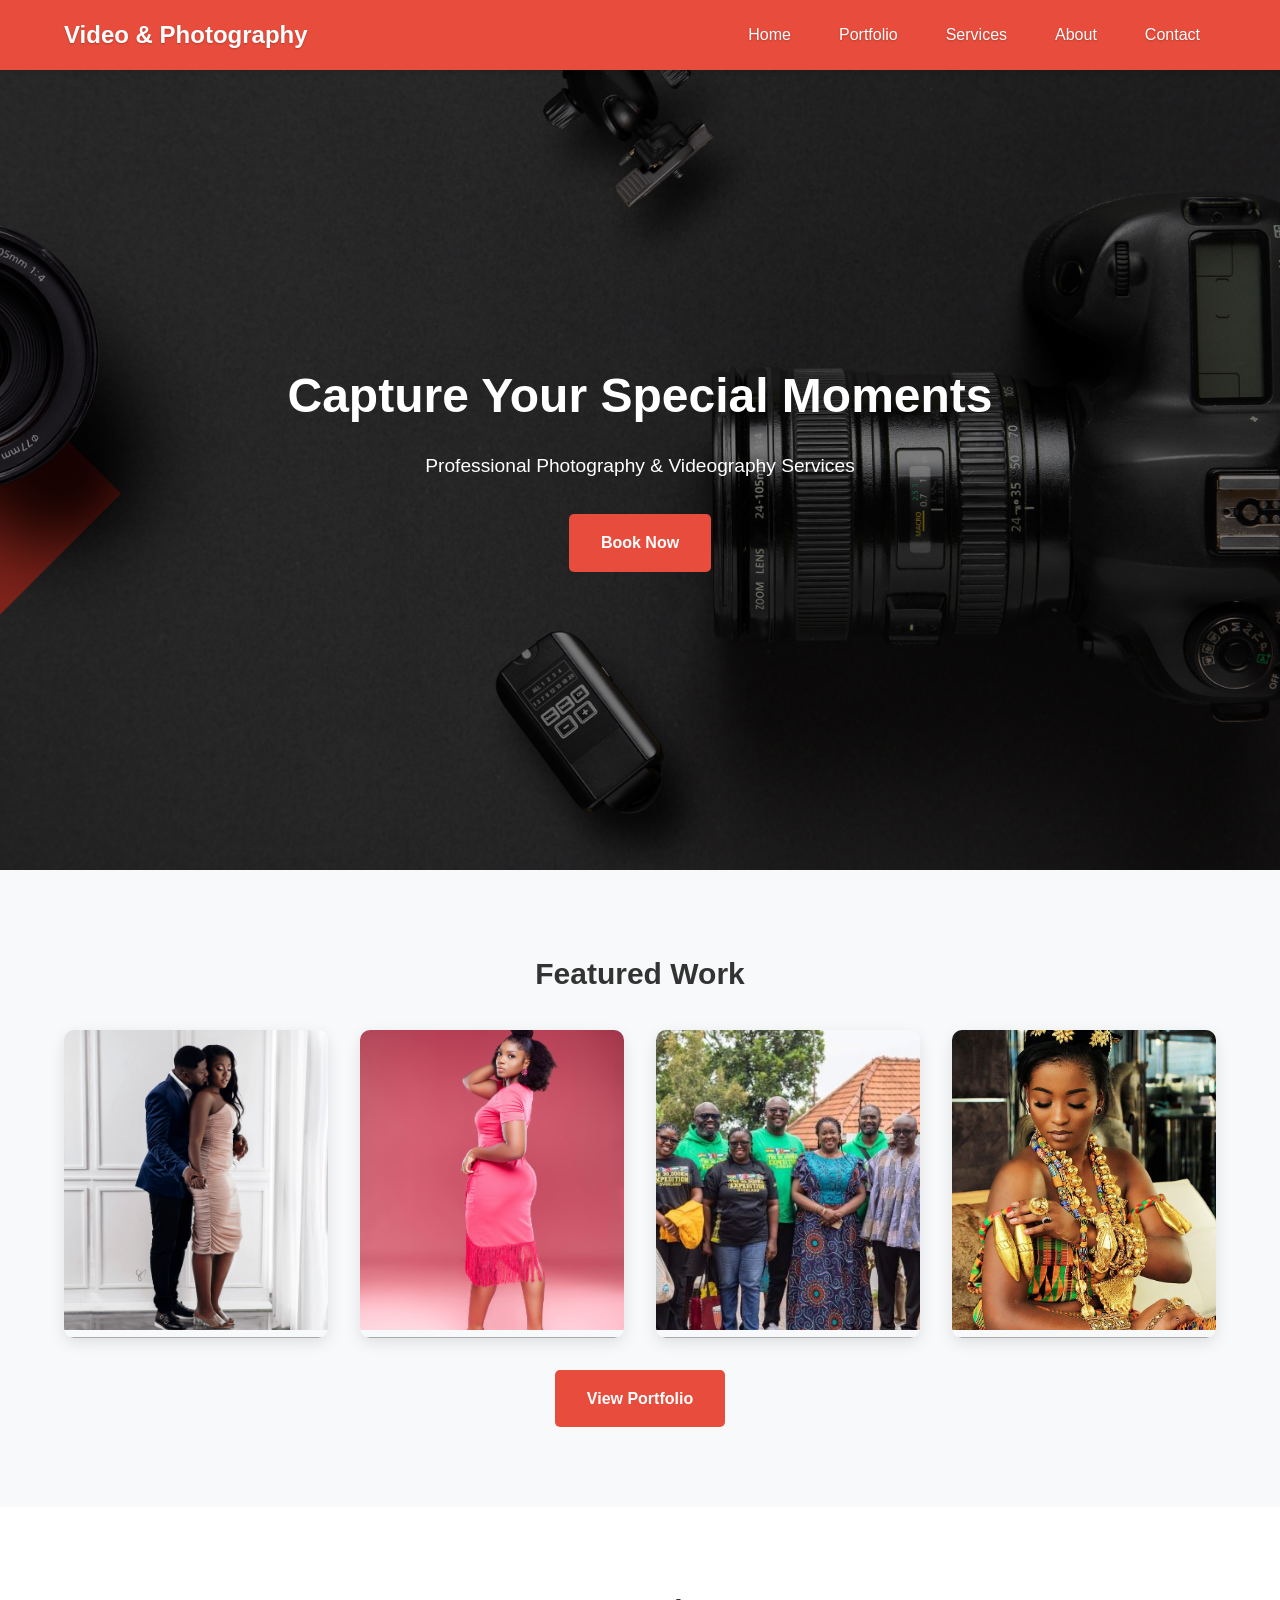
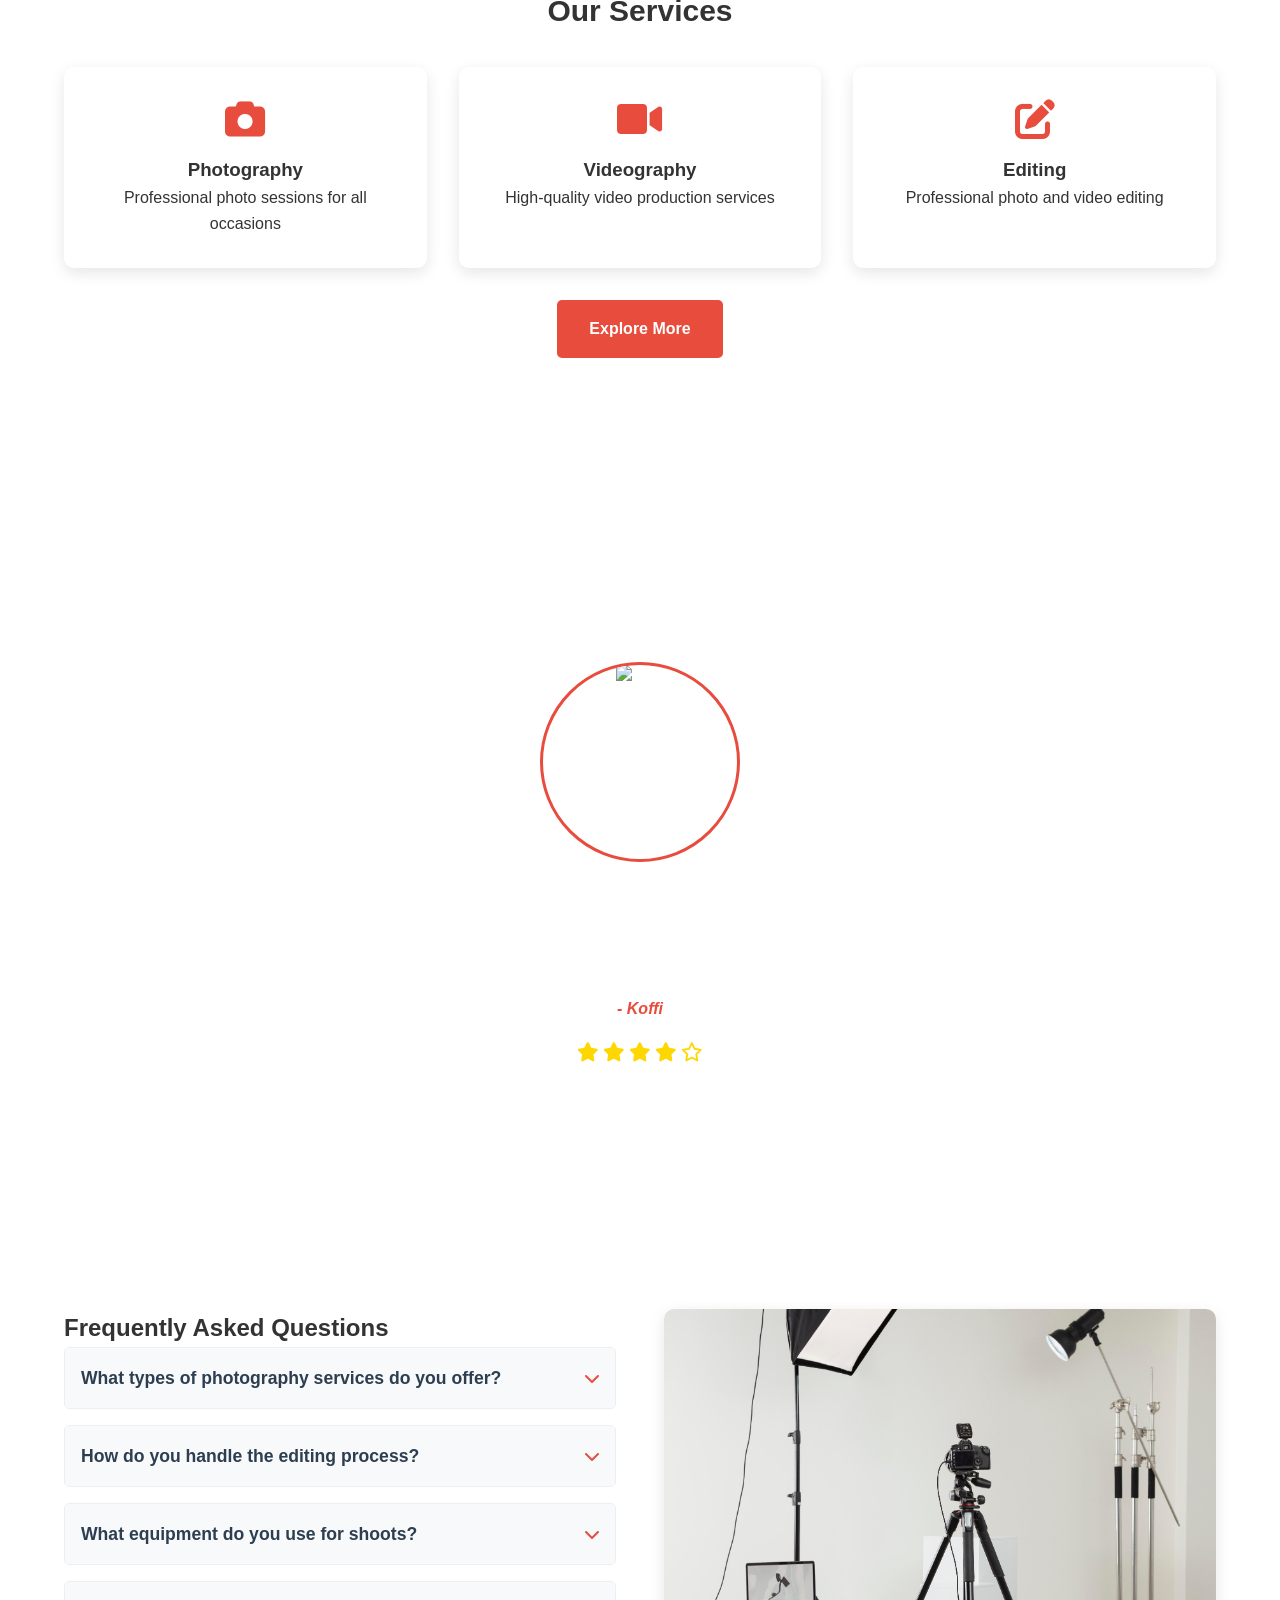
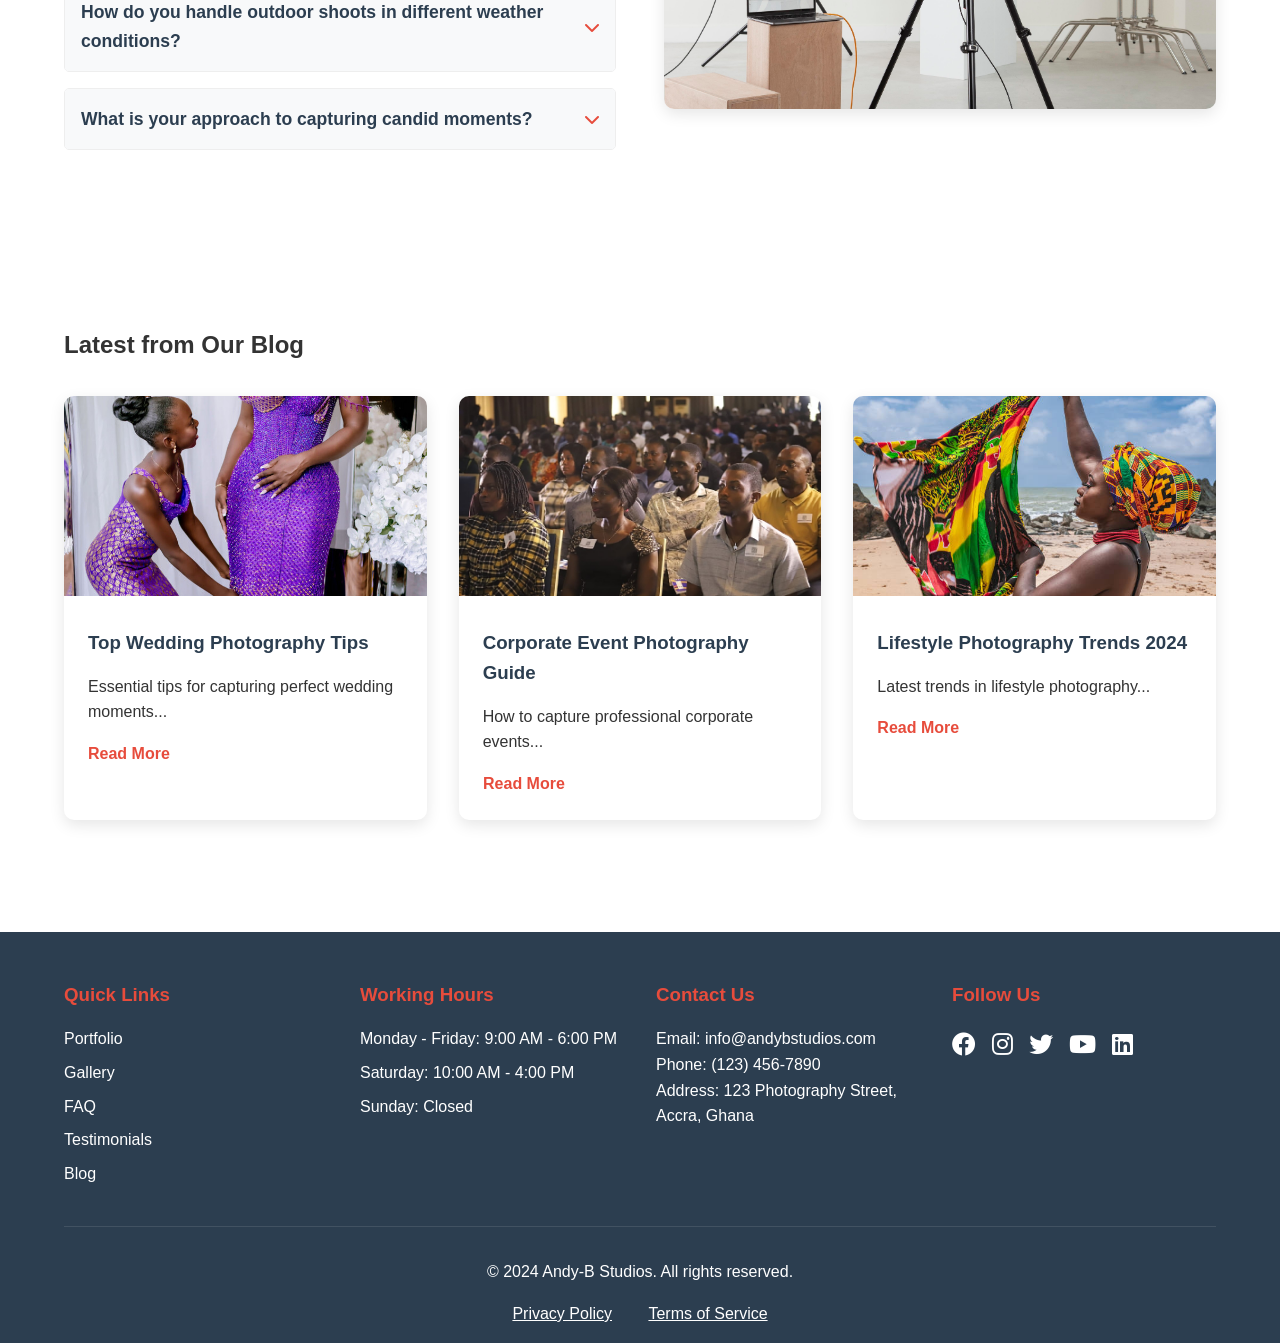
==== index.html @ 54bcf36c "initial commit" ====
<!DOCTYPE html>
<html lang="en">
<head>
    <meta charset="UTF-8">
    <meta name="viewport" content="width=device-width, initial-scale=1.0">
    <title>Andy-B Studios - Photography & Videography</title>
    <link rel="stylesheet" href="css/styles.css">
    <link rel="stylesheet" href="https://cdnjs.cloudflare.com/ajax/libs/font-awesome/6.0.0/css/all.min.css">
    <link rel="stylesheet" href="https://unpkg.com/aos@next/dist/aos.css" />
</head>
<body>
    <!-- Navigation -->
    <nav class="navbar">
        <div class="logo">
            <a href="#">Video & Photography</a>
        </div>
        <ul class="nav-links">
            <li><a href="#home">Home</a></li>
            <li><a href="#portfolio">Portfolio</a></li>
            <li><a href="#services">Services</a></li>
            <li><a href="#about">About</a></li>
            <li><a href="#contact">Contact</a></li>
        </ul>
        <div class="hamburger">
            <i class="fas fa-bars"></i>
        </div>
    </nav>

    <!-- Hero Section -->
    <section class="hero">
        <div class="hero-content" data-aos="fade-up">
            <h1>Capture Your Special Moments</h1>
            <p>Professional Photography & Videography Services</p>
            <a href="book.html" class="cta-button">Book Now</a>
        </div>
    </section>

    <!-- Featured Work -->
    <section class="featured-work">
        <h2 data-aos="fade-up">Featured Work</h2>
        <div class="work-grid">
            <div class="work-item" data-aos="fade-up" data-aos-delay="100">
                <img src="images/Wedding/Nadia-Nii.jpg" alt="Wedding Photography">
                <div class="work-overlay">
                    <h3>Wedding Photography</h3>
                    <p>Nadia & Nii's Wedding</p>
                </div>
            </div>
            <div class="work-item" data-aos="fade-up" data-aos-delay="200">
                <img src="images/Birthdays/Birthday Adrina.JPG" alt="Birthday Celebration">
                <div class="work-overlay">
                    <h3>Birthday Celebration</h3>
                    <p>Adrina's Birthday Party</p>
                </div>
            </div>
            <div class="work-item" data-aos="fade-up" data-aos-delay="300">
                <img src="images/Corporate/Wanderlust-1.jpeg" alt="Corporate Event">
                <div class="work-overlay">
                    <h3>Corporate Event</h3>
                    <p>Wanderlust Conference</p>
                </div>
            </div>
            <div class="work-item" data-aos="fade-up" data-aos-delay="400">
                <img src="images/Lifestyle/Amana_AfricanPrint.jpg" alt="Lifestyle Shoot">
                <div class="work-overlay">
                    <h3>Lifestyle Shoot</h3>
                    <p>African Print Collection</p>
                </div>
            </div>
        </div>
        <div class="view-portfolio" data-aos="fade-up">
            <a href="portfolio.html" class="cta-button">View Portfolio</a>
        </div>
    </section>

    <!-- Services Preview -->
    <section class="services-preview">
        <h2 data-aos="fade-up">Our Services</h2>
        <div class="services-grid">
            <div class="service-card" data-aos="fade-up" data-aos-delay="100">
                <i class="fas fa-camera"></i>
                <h3>Photography</h3>
                <p>Professional photo sessions for all occasions</p>
            </div>
            <div class="service-card" data-aos="fade-up" data-aos-delay="200">
                <i class="fas fa-video"></i>
                <h3>Videography</h3>
                <p>High-quality video production services</p>
            </div>
            <div class="service-card" data-aos="fade-up" data-aos-delay="300">
                <i class="fas fa-edit"></i>
                <h3>Editing</h3>
                <p>Professional photo and video editing</p>
            </div>
        </div>
        <div class="explore-services" data-aos="fade-up">
            <a href="services.html" class="cta-button">Explore More</a>
        </div>
    </section>

    <!-- Testimonials Section -->
    <section class="testimonials-section">
                <h2>What Our Clients Say</h2>
                <div class="testimonial-slider" data-aos="fade-up">
                    <!-- Testimonials will be dynamically added here -->
                </div>
            </div>
        </div>
    </section>

    <!-- FAQ Section -->
    <section class="faq-section">
        <div class="faq-container">
            <div class="faq-content" data-aos="fade-right">
                <h2>Frequently Asked Questions</h2>
                <div class="faq-item">
                    <div class="faq-question">
                        <h3>What types of photography services do you offer?</h3>
                        <i class="fas fa-chevron-down"></i>
                    </div>
                    <div class="faq-answer">
                        <p>We specialize in wedding photography, corporate events, lifestyle shoots, and special occasions. Our team is experienced in various photography styles including portrait, documentary, and artistic photography.</p>
                    </div>
                </div>
                <div class="faq-item">
                    <div class="faq-question">
                        <h3>How do you handle the editing process?</h3>
                        <i class="fas fa-chevron-down"></i>
                    </div>
                    <div class="faq-answer">
                        <p>Our editing process includes color correction, exposure adjustment, and retouching. We maintain a consistent style while ensuring each image reflects the true essence of the moment. We provide a mix of color and black & white images based on the event's requirements.</p>
                    </div>
                </div>
                <div class="faq-item">
                    <div class="faq-question">
                        <h3>What equipment do you use for shoots?</h3>
                        <i class="fas fa-chevron-down"></i>
                    </div>
                    <div class="faq-answer">
                        <p>We use professional-grade Canon and Sony cameras with a variety of lenses to capture different perspectives. Our equipment includes lighting setups, stabilizers, and backup gear to ensure we never miss a moment.</p>
                    </div>
                </div>
                <div class="faq-item">
                    <div class="faq-question">
                        <h3>How do you handle outdoor shoots in different weather conditions?</h3>
                        <i class="fas fa-chevron-down"></i>
                    </div>
                    <div class="faq-answer">
                        <p>We're prepared for all weather conditions with appropriate equipment protection and backup plans. For outdoor shoots, we monitor weather forecasts and can reschedule if necessary. We also have experience creating beautiful images in various lighting conditions.</p>
                    </div>
                </div>
                <div class="faq-item">
                    <div class="faq-question">
                        <h3>What is your approach to capturing candid moments?</h3>
                        <i class="fas fa-chevron-down"></i>
                    </div>
                    <div class="faq-answer">
                        <p>We believe in capturing authentic, unposed moments while maintaining a professional presence. Our photographers are skilled at blending into the background while being ready to capture those special, spontaneous moments that make your event unique.</p>
                    </div>
                </div>
            </div>
            <div class="faq-image" data-aos="fade-left">
                <img src="images/faq image.jpg" alt="FAQ Image">
            </div>
        </div>
    </section>

    <!-- Blog Section -->
    <section class="blog-section">
        <h2 data-aos="fade-up">Latest from Our Blog</h2>
        <div class="blog-grid">
            <div class="blog-card" data-aos="fade-up" data-aos-delay="100">
                <img src="images/Wedding/Alice-Derek-Wedding.jpg" alt="Wedding Tips">
                <div class="blog-content">
                    <h3>Top Wedding Photography Tips</h3>
                    <p>Essential tips for capturing perfect wedding moments...</p>
                    <a href="blog.html" class="read-more">Read More</a>
                </div>
            </div>
            <div class="blog-card" data-aos="fade-up" data-aos-delay="200">
                <img src="images/Corporate/career day 2.jpg" alt="Corporate Events">
                <div class="blog-content">
                    <h3>Corporate Event Photography Guide</h3>
                    <p>How to capture professional corporate events...</p>
                    <a href="blog.html" class="read-more">Read More</a>
                </div>
            </div>
            <div class="blog-card" data-aos="fade-up" data-aos-delay="300">
                <img src="images/Lifestyle/Holiday vibe.jpg" alt="Lifestyle Photography">
                <div class="blog-content">
                    <h3>Lifestyle Photography Trends 2024</h3>
                    <p>Latest trends in lifestyle photography...</p>
                    <a href="blog.html" class="read-more">Read More</a>
                </div>
            </div>
        </div>
    </section>

    <!-- Footer -->
    <footer>
        <div class="footer-content">
            <div class="footer-section">
                <h3>Quick Links</h3>
                <ul>
                    <li><a href="portfolio.html">Portfolio</a></li>
                    <li><a href="gallery.html">Gallery</a></li>
                    <li><a href="faq.html">FAQ</a></li>
                    <li><a href="testimonials.html">Testimonials</a></li>
                    <li><a href="blog.html">Blog</a></li>
                </ul>
            </div>
            <div class="footer-section">
                <h3>Working Hours</h3>
                <ul class="working-hours">
                    <li>Monday - Friday: 9:00 AM - 6:00 PM</li>
                    <li>Saturday: 10:00 AM - 4:00 PM</li>
                    <li>Sunday: Closed</li>
                </ul>
            </div>
            <div class="footer-section">
                <h3>Contact Us</h3>
                <p>Email: info@andybstudios.com</p>
                <p>Phone: (123) 456-7890</p>
                <p>Address: 123 Photography Street, Accra, Ghana</p>
            </div>
            <div class="footer-section social-section">
                <h3>Follow Us</h3>
                <div class="social-icons">
                    <a href="#"><i class="fab fa-facebook"></i></a>
                    <a href="#"><i class="fab fa-instagram"></i></a>
                    <a href="#"><i class="fab fa-twitter"></i></a>
                    <a href="#"><i class="fab fa-youtube"></i></a>
                    <a href="#"><i class="fab fa-linkedin"></i></a>
                </div>
            </div>
        </div>
        <div class="footer-bottom">
            <p>&copy; 2024 Andy-B Studios. All rights reserved.</p>
            <div class="footer-links">
                <a href="privacy-policy.html">Privacy Policy</a>
                <a href="terms.html">Terms of Service</a>
            </div>
        </div>
    </footer>

    <script src="https://unpkg.com/aos@next/dist/aos.js"></script>
    <script src="js/main.js"></script>
</body>
</html>
---- css/styles.css ----
/* Global Styles */
:root {
    --primary-color: #2c3e50;
    --secondary-color: #e74c3c;
    --text-color: #333;
    --light-bg: #f8f9fa;
    --dark-bg: #2c3e50;
    --transition: all 0.3s ease;
}

* {
    margin: 0;
    padding: 0;
    box-sizing: border-box;
}

body {
    font-family: 'Segoe UI', Tahoma, Geneva, Verdana, sans-serif;
    line-height: 1.6;
    color: var(--text-color);
}

/* Container */
.container {
    width: 100%;
    max-width: 1200px;
    margin: 0 auto;
    padding: 0 1rem;
}

/* Navigation */
.navbar {
    display: flex;
    justify-content: space-between;
    align-items: center;
    padding: 1rem 5%;
    background-color: #e74c3c;
    box-shadow: 0 2px 5px rgba(0,0,0,0.1);
    position: fixed;
    width: 100%;
    top: 0;
    z-index: 1000;
    transition: background-color 0.3s ease, box-shadow 0.3s ease;
}

.logo {
    flex: 1;
    min-width: 150px;
    z-index: 1002;
}

.logo a {
    font-size: 1.5rem;
    font-weight: bold;
    color: white;
    text-decoration: none;
    text-shadow: 0 1px 2px rgba(0,0,0,0.2);
    white-space: nowrap;
}

.nav-links {
    display: flex;
    list-style: none;
    gap: 1rem;
    margin: 0;
    padding: 0;
}

.nav-links li a {
    color: white;
    text-decoration: none;
    padding: 0.5rem 1rem;
    transition: var(--transition);
    text-shadow: 0 1px 2px rgba(0,0,0,0.2);
    white-space: nowrap;
}

.nav-links li a:hover {
    color: rgba(255, 255, 255, 0.8);
}

.hamburger {
    display: none;
    cursor: pointer;
    z-index: 1002;
    color: white;
    font-size: 1.5rem;
    padding: 0.5rem;
    margin-left: 1rem;
}

.hamburger i {
    transition: var(--transition);
}

.hamburger.active i {
    transform: rotate(90deg);
}

/* Hero Section */
.hero {
    height: 90vh;
    background: linear-gradient(rgba(0,0,0,0.5), rgba(0,0,0,0.5)), url('../images/hero image.jpg');
    background-size: cover;
    background-position: center;
    display: flex;
    align-items: center;
    justify-content: center;
    text-align: center;
    color: white;
    margin-top: 60px;
}

.hero-content {
    max-width: 800px;
    padding: 2rem;
}

.hero h1 {
    font-size: 3rem;
    margin-bottom: 1rem;
}

.hero p {
    font-size: 1.2rem;
    margin-bottom: 2rem;
}

/* Featured Work */
.featured-work {
    padding: 5rem 5%;
    background: var(--light-bg);
}

.featured-work h2 {
    text-align: center;
    margin-bottom: 2rem;
    font-size: 30px;
}

.work-grid {
    display: grid;
    grid-template-columns: repeat(auto-fit, minmax(250px, 1fr));
    gap: 2rem;
    margin: 2rem 0;
}

.work-item {
    position: relative;
    overflow: hidden;
    border-radius: 10px;
    box-shadow: 0 5px 15px rgba(0,0,0,0.1);
}

.work-item img {
    width: 100%;
    height: 300px;
    object-fit: cover;
    transition: var(--transition);
}

.work-overlay {
    position: absolute;
    bottom: 0;
    left: 0;
    right: 0;
    background: rgba(0,0,0,0.7);
    color: white;
    padding: 1rem;
    transform: translateY(100%);
    transition: var(--transition);
}

.work-item:hover .work-overlay {
    transform: translateY(0);
}

.work-item:hover img {
    transform: scale(1.1);
}

.view-portfolio{
    text-align: center;
}

/* Services Preview */
.services-preview {
    padding: 5rem 5%;
}
.services-preview h2{
    text-align: center ;
    font-size: 30px;
}

.services-grid {
    display: grid;
    grid-template-columns: repeat(auto-fit, minmax(250px, 1fr));
    gap: 2rem;
    margin: 2rem 0;
}

.service-card {
    text-align: center;
    padding: 2rem;
    background: white;
    border-radius: 10px;
    box-shadow: 0 5px 15px rgba(0,0,0,0.1);
    transition: var(--transition);
}

.service-card:hover {
    transform: translateY(-10px);
}

.service-card i {
    font-size: 2.5rem;
    color: var(--secondary-color);
    margin-bottom: 1rem;
}

.explore-services{
    text-align: center;
}

/* Testimonials Section */
.testimonials-section {
    padding: 5rem 5%;
    background: linear-gradient(rgba(0,0,0,0.7), rgba(0,0,0,0.7)), url('../images/testimonial image.jpg');
    background-size: cover;
    background-position: center;
    background-attachment: fixed;
    text-align: center;
    color: white;
}

.testimonials-section h2 {
    margin-bottom: 2rem;
    font-size: 40px;
}
.testimonial-slider {
    max-width: 800px;
    margin: 2rem auto;
    padding: 2rem;
    background: rgba(255, 255, 255, 0.1);
    border-radius: 10px;
    backdrop-filter: blur(5px);
}

.testimonial {
    padding: 1rem;
    display: flex;
    flex-direction: column;
    align-items: center;
}

.testimonial .client-image {
    width: 200px;
    height: 200px;
    border-radius: 50%;
    overflow: hidden;
    margin-bottom: 1rem;
    border: 3px solid var(--secondary-color);
}

.testimonial .client-image img {
    width: 100%;
    height: 100%;
    object-fit: cover;
}

.testimonial p {
    font-size: 2rem;
    font-style: italic;
    margin-bottom: 1rem;
    color: white;
}

.testimonial cite {
    font-weight: bolder;
    color: var(--secondary-color);
    margin-bottom: 0.5rem;
}

.rating {
    color: #ffd700;
    font-size: 1.2rem;
    margin-top: 0.5rem;
}

.rating i {
    margin: 0 2px;
}

/* FAQ Section */
.faq-section {
    padding: 5rem 5%;
    background: white;
}

.faq-container {
    display: flex;
    gap: 3rem;
    align-items: flex-start;
    max-width: 1200px;
    margin: 0 auto;
}

.faq-content {
    flex: 1;
    min-height: 400px;
    display: flex;
    flex-direction: column;
    justify-content: space-between;
}

.faq-image {
    flex: 1;
    border-radius: 10px;
    overflow: hidden;
    box-shadow: 0 5px 15px rgba(0,0,0,0.1);
    height: 400px;
}

.faq-image img {
    width: 100%;
    height: 100%;
    object-fit: cover;
    display: block;
}

.faq-item {
    margin-bottom: 1rem;
    border: 1px solid #eee;
    border-radius: 5px;
    overflow: hidden;
}

.faq-question {
    display: flex;
    justify-content: space-between;
    align-items: center;
    padding: 1rem;
    background: var(--light-bg);
    cursor: pointer;
    transition: var(--transition);
}

.faq-question:hover {
    background: #f0f0f0;
}

.faq-question h3 {
    margin: 0;
    font-size: 1.1rem;
    color: var(--primary-color);
}

.faq-question i {
    color: var(--secondary-color);
    transition: var(--transition);
}

.faq-answer {
    padding: 1rem;
    display: none;
    background: white;
}

.faq-item.active .faq-answer {
    display: block;
}

.faq-item.active .faq-question i {
    transform: rotate(180deg);
}

/* Blog Section */
.blog-section {
    padding: 5rem 5%;
}

.blog-grid {
    display: grid;
    grid-template-columns: repeat(auto-fit, minmax(300px, 1fr));
    gap: 2rem;
    margin: 2rem 0;
}

.blog-card {
    background: white;
    border-radius: 10px;
    overflow: hidden;
    box-shadow: 0 5px 15px rgba(0,0,0,0.1);
}

.blog-card img {
    width: 100%;
    height: 200px;
    object-fit: cover;
}

.blog-content {
    padding: 1.5rem;
}

.blog-content h3 {
    margin-bottom: 1rem;
    color: var(--primary-color);
}

.read-more {
    display: inline-block;
    margin-top: 1rem;
    color: var(--secondary-color);
    text-decoration: none;
    font-weight: bold;
}

/* Footer */
footer {
    background: var(--dark-bg);
    color: white;
    padding: 3rem 5% 1rem;
}

.footer-content {
    display: grid;
    grid-template-columns: repeat(auto-fit, minmax(200px, 1fr));
    gap: 2rem;
    margin-bottom: 2rem;
}

.footer-section h3 {
    margin-bottom: 1rem;
    color: var(--secondary-color);
}

.footer-section ul {
    list-style: none;
}

.footer-section ul li {
    margin-bottom: 0.5rem;
}

.footer-section a {
    color: white;
    text-decoration: none;
    transition: var(--transition);
}

.footer-section a:hover {
    color: var(--secondary-color);
}

.social-icons {
    display: flex;
    gap: 1rem;
    flex-wrap: wrap;
}

.social-icons a {
    font-size: 1.5rem;
}

.footer-bottom {
    text-align: center;
    padding-top: 2rem;
    border-top: 1px solid rgba(255,255,255,0.1);
}

.footer-links {
    margin-top: 1rem;
}

.footer-links a {
    margin: 0 1rem;
    color: white;
}

/* Buttons */
.cta-button {
    display: inline-block;
    padding: 1rem 2rem;
    background: var(--secondary-color);
    color: white;
    text-decoration: none;
    border-radius: 5px;
    transition: var(--transition);
    font-weight: bold;
}

.cta-button:hover {
    background: #c0392b;
    transform: translateY(-3px);
}

/* Responsive Design */
@media (max-width: 1024px) {
    .nav-links {
        gap: 0.5rem;
    }
    
    .nav-links li a {
        padding: 0.5rem;
        font-size: 0.9rem;
    }

    .logo a {
        font-size: 1.3rem;
    }
}

@media (max-width: 768px) {
    .hamburger {
        display: block;
    }

    .nav-links {
        position: fixed;
        top: 60px;
        left: 0;
        width: 100%;
        background: rgba(231, 76, 60, 0.98);
        flex-direction: column;
        align-items: center;
        padding: 0.5rem 0;
        transform: translateY(-100%);
        opacity: 0;
        visibility: hidden;
        transition: transform 0.5s ease, opacity 0.5s ease, visibility 0.5s ease;
        z-index: 1001;
    }

    .nav-links.active {
        transform: translateY(0);
        opacity: 1;
        visibility: visible;
    }

    .nav-links li {
        margin: 0.3rem 0;
        width: 100%;
        text-align: center;
        opacity: 0;
        transform: translateY(20px);
        transition: opacity 0.3s ease, transform 0.3s ease;
    }

    .nav-links.active li {
        opacity: 1;
        transform: translateY(0);
    }

    .nav-links li a {
        font-size: 1.1rem;
        padding: 0.5rem 1rem;
        display: block;
        width: 100%;
    }

    .logo {
        flex: 0 1 auto;
    }

    .logo a {
        font-size: 1.2rem;
    }

    .faq-container {
        flex-direction: column;
    }

    .faq-image {
        order: -1;
        margin-bottom: 2rem;
        height: 300px;
    }

    .faq-content {
        min-height: auto;
    }

    .testimonial p {
        font-size: 1rem;
    }

    .footer-content {
        grid-template-columns: 1fr;
        text-align: center;
    }

    .social-icons {
        justify-content: center;
    }
}

@media (max-width: 480px) {
    .logo a {
        font-size: 1.1rem;
    }

    .hamburger {
        font-size: 1.3rem;
    }

    .testimonial .client-image {
        width: 150px;
        height: 150px;
    }

    .rating {
        font-size: 1rem;
    }

    .faq-image {
        height: 250px;
    }
}

/* Animations */
[data-aos] {
    opacity: 0;
    transition: opacity 0.5s ease, transform 0.5s ease;
}

[data-aos].aos-animate {
    opacity: 1;
    transform: translateY(0);
}

[data-aos="fade-up"] {
    transform: translateY(20px);
}
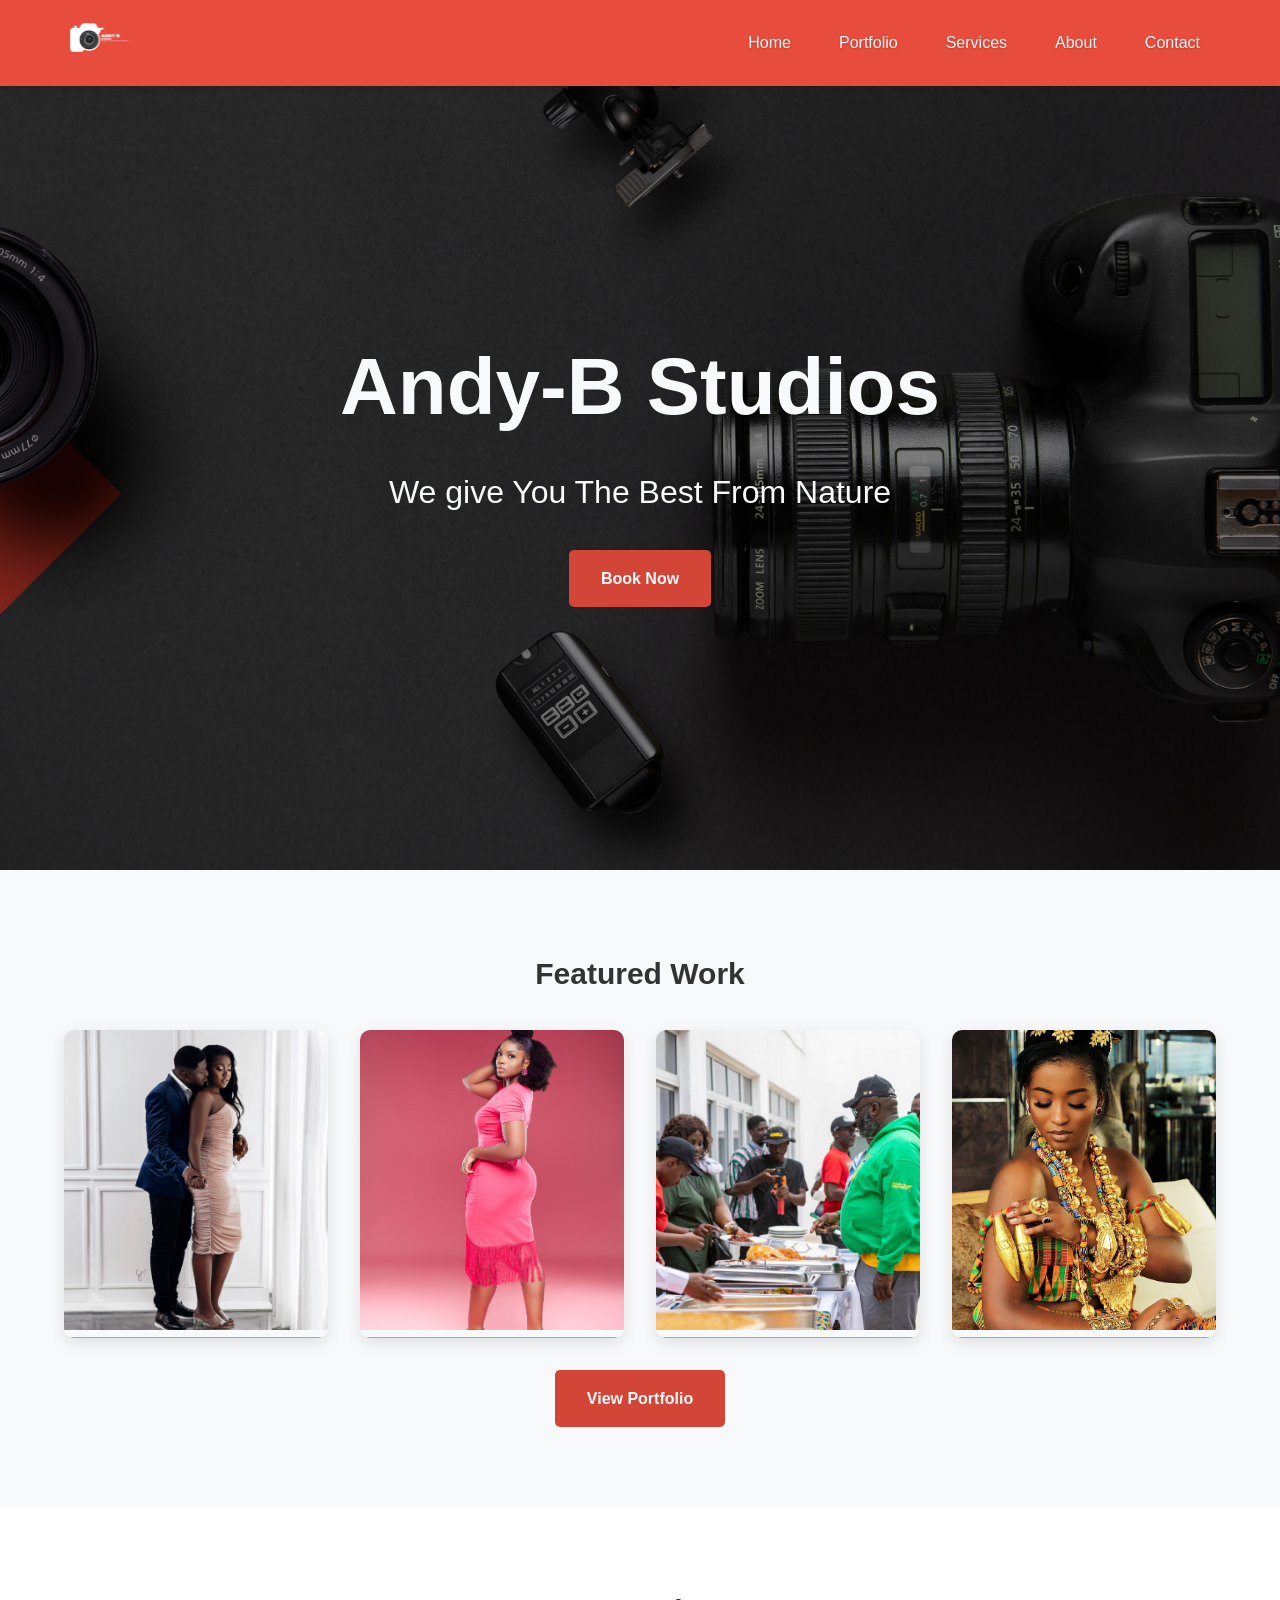
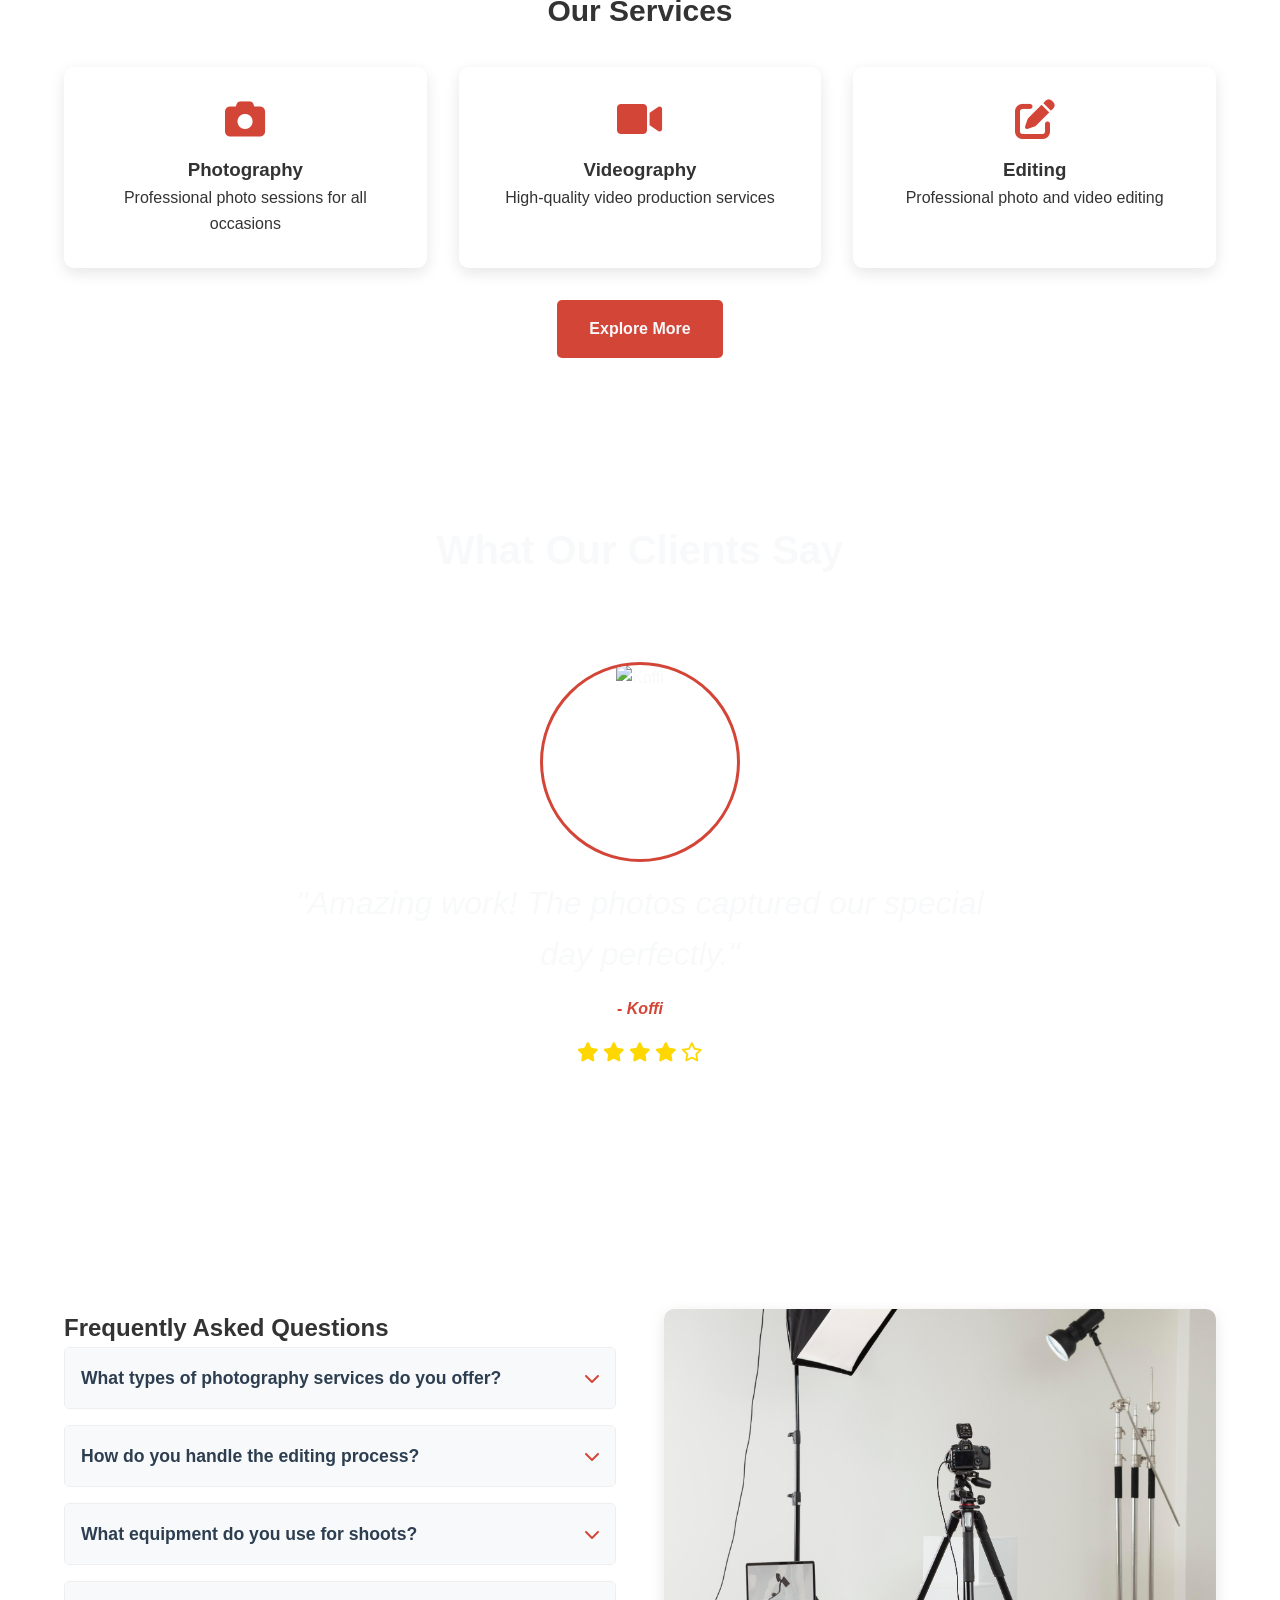
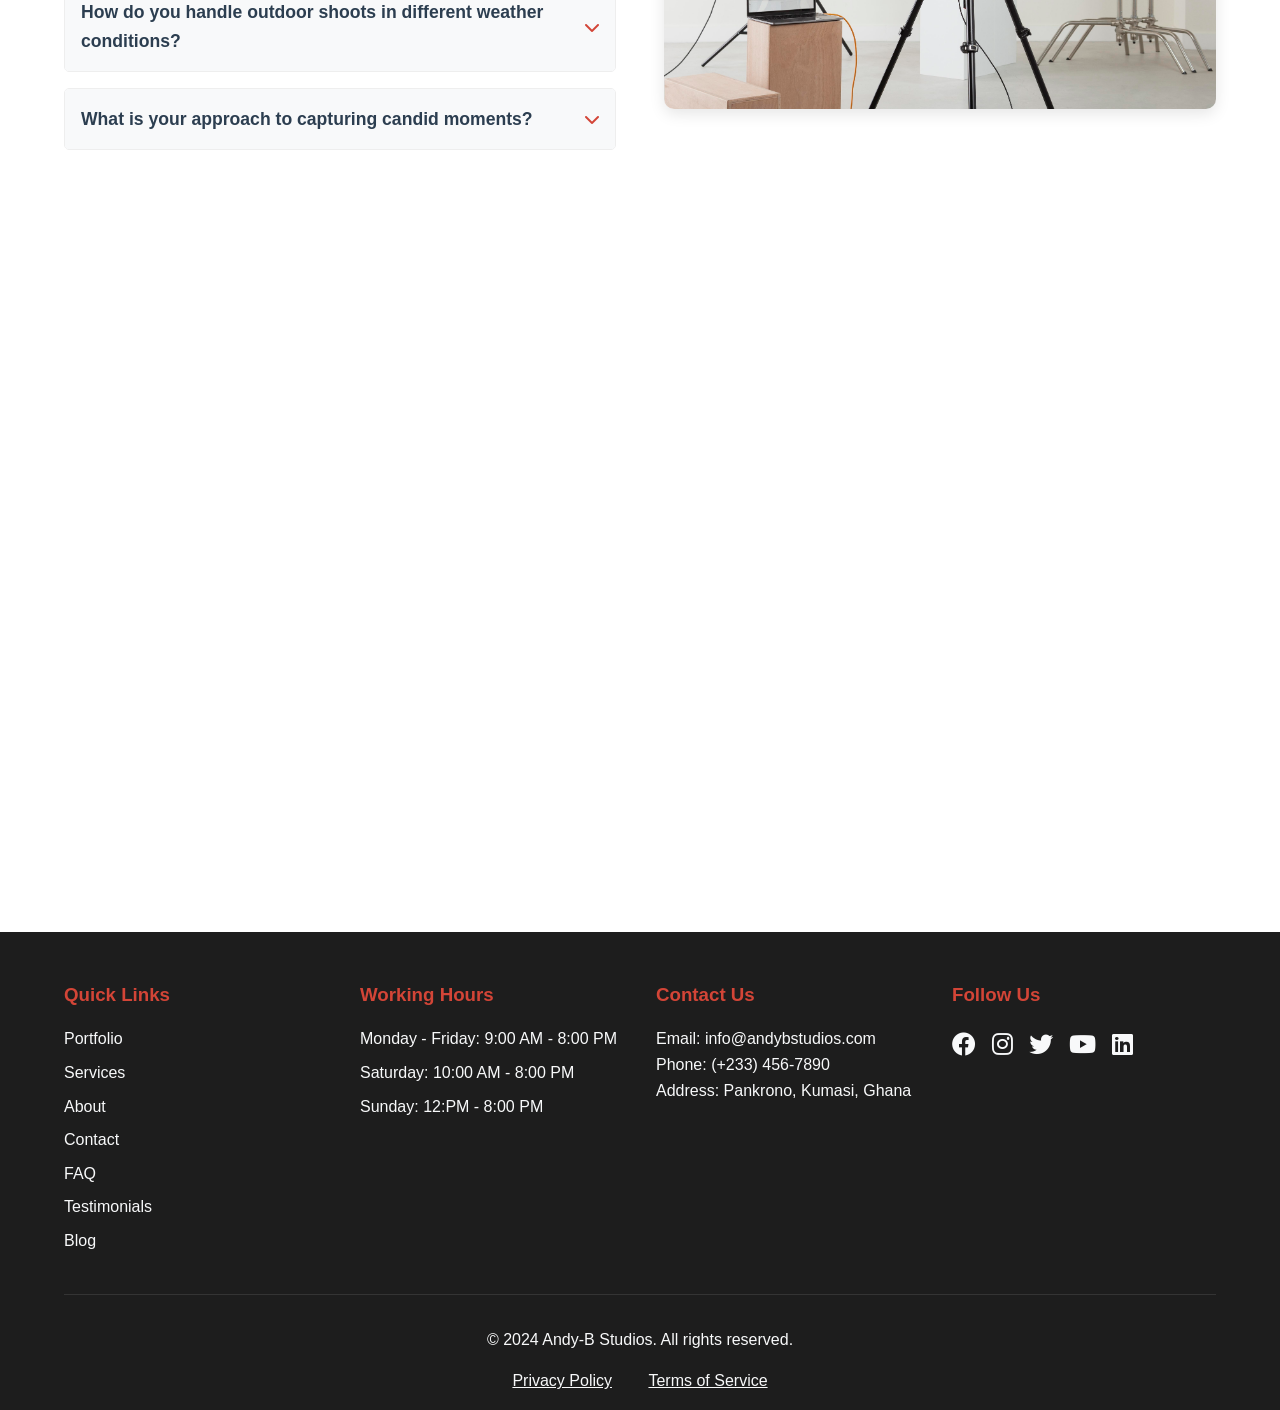
==== commit d62f2cce: "Pages almost done" ====
--- a/index.html
+++ b/index.html
@@ -12,14 +12,14 @@
     <!-- Navigation -->
     <nav class="navbar">
         <div class="logo">
-            <a href="#">Video & Photography</a>
+            <a href="#"><img src="images\logo_white.PNG"></a>
         </div>
         <ul class="nav-links">
             <li><a href="#home">Home</a></li>
-            <li><a href="#portfolio">Portfolio</a></li>
-            <li><a href="#services">Services</a></li>
-            <li><a href="#about">About</a></li>
-            <li><a href="#contact">Contact</a></li>
+            <li><a href="portfolio.html">Portfolio</a></li>
+            <li><a href="services.html">Services</a></li>
+            <li><a href="about.html">About</a></li>
+            <li><a href="contact.html">Contact</a></li>
         </ul>
         <div class="hamburger">
             <i class="fas fa-bars"></i>
@@ -29,8 +29,8 @@
     <!-- Hero Section -->
     <section class="hero">
         <div class="hero-content" data-aos="fade-up">
-            <h1>Capture Your Special Moments</h1>
-            <p>Professional Photography & Videography Services</p>
+            <h1>Andy-B Studios</h1>
+            <p>We give You The Best From Nature</p>
             <a href="book.html" class="cta-button">Book Now</a>
         </div>
     </section>
@@ -54,7 +54,7 @@
                 </div>
             </div>
             <div class="work-item" data-aos="fade-up" data-aos-delay="300">
-                <img src="images/Corporate/Wanderlust-1.jpeg" alt="Corporate Event">
+                <img src="images/Corporate/Wanderlust-2.jpeg" alt="Corporate Event">
                 <div class="work-overlay">
                     <h3>Corporate Event</h3>
                     <p>Wanderlust Conference</p>
@@ -99,17 +99,17 @@
     </section>
 
     <!-- Testimonials Section -->
-    <section class="testimonials-section">
+    <section class="testimonials-section" id="testimonials">
                 <h2>What Our Clients Say</h2>
                 <div class="testimonial-slider" data-aos="fade-up">
-                    <!-- Testimonials will be dynamically added here -->
+                    
                 </div>
             </div>
         </div>
     </section>
 
     <!-- FAQ Section -->
-    <section class="faq-section">
+    <section class="faq-section" id="faq">
         <div class="faq-container">
             <div class="faq-content" data-aos="fade-right">
                 <h2>Frequently Asked Questions</h2>
@@ -166,7 +166,7 @@
     </section>
 
     <!-- Blog Section -->
-    <section class="blog-section">
+    <section class="blog-section" id="blog">
         <h2 data-aos="fade-up">Latest from Our Blog</h2>
         <div class="blog-grid">
             <div class="blog-card" data-aos="fade-up" data-aos-delay="100">
@@ -203,25 +203,27 @@
                 <h3>Quick Links</h3>
                 <ul>
                     <li><a href="portfolio.html">Portfolio</a></li>
-                    <li><a href="gallery.html">Gallery</a></li>
-                    <li><a href="faq.html">FAQ</a></li>
-                    <li><a href="testimonials.html">Testimonials</a></li>
-                    <li><a href="blog.html">Blog</a></li>
+                    <li><a href="services.html">Services</a></li>
+                    <li><a href="about.html">About</a></li>
+                    <li><a href="contact.html">Contact</a></li>
+                    <li><a href="#faq">FAQ</a></li>
+                    <li><a href="#testimonials">Testimonials</a></li>
+                    <li><a href="#blog">Blog</a></li>
                 </ul>
             </div>
             <div class="footer-section">
                 <h3>Working Hours</h3>
                 <ul class="working-hours">
-                    <li>Monday - Friday: 9:00 AM - 6:00 PM</li>
-                    <li>Saturday: 10:00 AM - 4:00 PM</li>
-                    <li>Sunday: Closed</li>
+                    <li>Monday - Friday: 9:00 AM - 8:00 PM</li>
+                    <li>Saturday: 10:00 AM - 8:00 PM</li>
+                    <li>Sunday: 12:PM - 8:00 PM</li>
                 </ul>
             </div>
             <div class="footer-section">
                 <h3>Contact Us</h3>
                 <p>Email: info@andybstudios.com</p>
-                <p>Phone: (123) 456-7890</p>
-                <p>Address: 123 Photography Street, Accra, Ghana</p>
+                <p>Phone: (+233) 456-7890</p>
+                <p>Address: Pankrono, Kumasi, Ghana</p>
             </div>
             <div class="footer-section social-section">
                 <h3>Follow Us</h3>
--- a/css/styles.css
+++ b/css/styles.css
@@ -1,7 +1,8 @@
 /* Global Styles */
 :root {
     --primary-color: #2c3e50;
-    --secondary-color: #e74c3c;
+    --secondary-color: #d34537;
+    --dark-charcoal: #1d1d1d;
     --text-color: #333;
     --light-bg: #f8f9fa;
     --dark-bg: #2c3e50;
@@ -34,7 +35,7 @@
     justify-content: space-between;
     align-items: center;
     padding: 1rem 5%;
-    background-color: #e74c3c;
+    background-color: var(--secondary-color);
     box-shadow: 0 2px 5px rgba(0,0,0,0.1);
     position: fixed;
     width: 100%;
@@ -43,19 +44,14 @@
     transition: background-color 0.3s ease, box-shadow 0.3s ease;
 }
 
-.logo {
+/* .logo {
     flex: 1;
     min-width: 150px;
     z-index: 1002;
-}
-
-.logo a {
-    font-size: 1.5rem;
-    font-weight: bold;
-    color: white;
-    text-decoration: none;
-    text-shadow: 0 1px 2px rgba(0,0,0,0.2);
-    white-space: nowrap;
+} */
+
+.logo img {
+    width: 70px;
 }
 
 .nav-links {
@@ -67,7 +63,7 @@
 }
 
 .nav-links li a {
-    color: white;
+    color: var(--light-bg);
     text-decoration: none;
     padding: 0.5rem 1rem;
     transition: var(--transition);
@@ -83,7 +79,7 @@
     display: none;
     cursor: pointer;
     z-index: 1002;
-    color: white;
+    color: var(--light-bg);
     font-size: 1.5rem;
     padding: 0.5rem;
     margin-left: 1rem;
@@ -107,7 +103,7 @@
     align-items: center;
     justify-content: center;
     text-align: center;
-    color: white;
+    color: var(--light-bg);
     margin-top: 60px;
 }
 
@@ -117,12 +113,12 @@
 }
 
 .hero h1 {
-    font-size: 3rem;
+    font-size: 5rem;
     margin-bottom: 1rem;
 }
 
 .hero p {
-    font-size: 1.2rem;
+    font-size: 2rem;
     margin-bottom: 2rem;
 }
 
@@ -165,7 +161,7 @@
     left: 0;
     right: 0;
     background: rgba(0,0,0,0.7);
-    color: white;
+    color: var(--light-bg);
     padding: 1rem;
     transform: translateY(100%);
     transition: var(--transition);
@@ -225,12 +221,12 @@
 /* Testimonials Section */
 .testimonials-section {
     padding: 5rem 5%;
-    background: linear-gradient(rgba(0,0,0,0.7), rgba(0,0,0,0.7)), url('../images/testimonial image.jpg');
+    background: linear-gradient(rgba(0,0,0,0.7), rgba(0,0,0,0.7)), url('../images/testimonial\ image.jpg');
     background-size: cover;
     background-position: center;
     background-attachment: fixed;
     text-align: center;
-    color: white;
+    color: var(--light-bg);
 }
 
 .testimonials-section h2 {
@@ -272,7 +268,7 @@
     font-size: 2rem;
     font-style: italic;
     margin-bottom: 1rem;
-    color: white;
+    color: var(--light-bg);
 }
 
 .testimonial cite {
@@ -418,8 +414,8 @@
 
 /* Footer */
 footer {
-    background: var(--dark-bg);
-    color: white;
+    background: var(--dark-charcoal);
+    color: var(--light-bg);
     padding: 3rem 5% 1rem;
 }
 
@@ -444,7 +440,7 @@
 }
 
 .footer-section a {
-    color: white;
+    color: var(--light-bg);
     text-decoration: none;
     transition: var(--transition);
 }
@@ -475,15 +471,20 @@
 
 .footer-links a {
     margin: 0 1rem;
-    color: white;
-}
+    color: var(--light-bg);
+}
+
+.footer-links a:hover {
+    color: var(--secondary-color);
+    transition: var(--transition);
+}   
 
 /* Buttons */
 .cta-button {
     display: inline-block;
     padding: 1rem 2rem;
     background: var(--secondary-color);
-    color: white;
+    color: var(--light-bg);
     text-decoration: none;
     border-radius: 5px;
     transition: var(--transition);
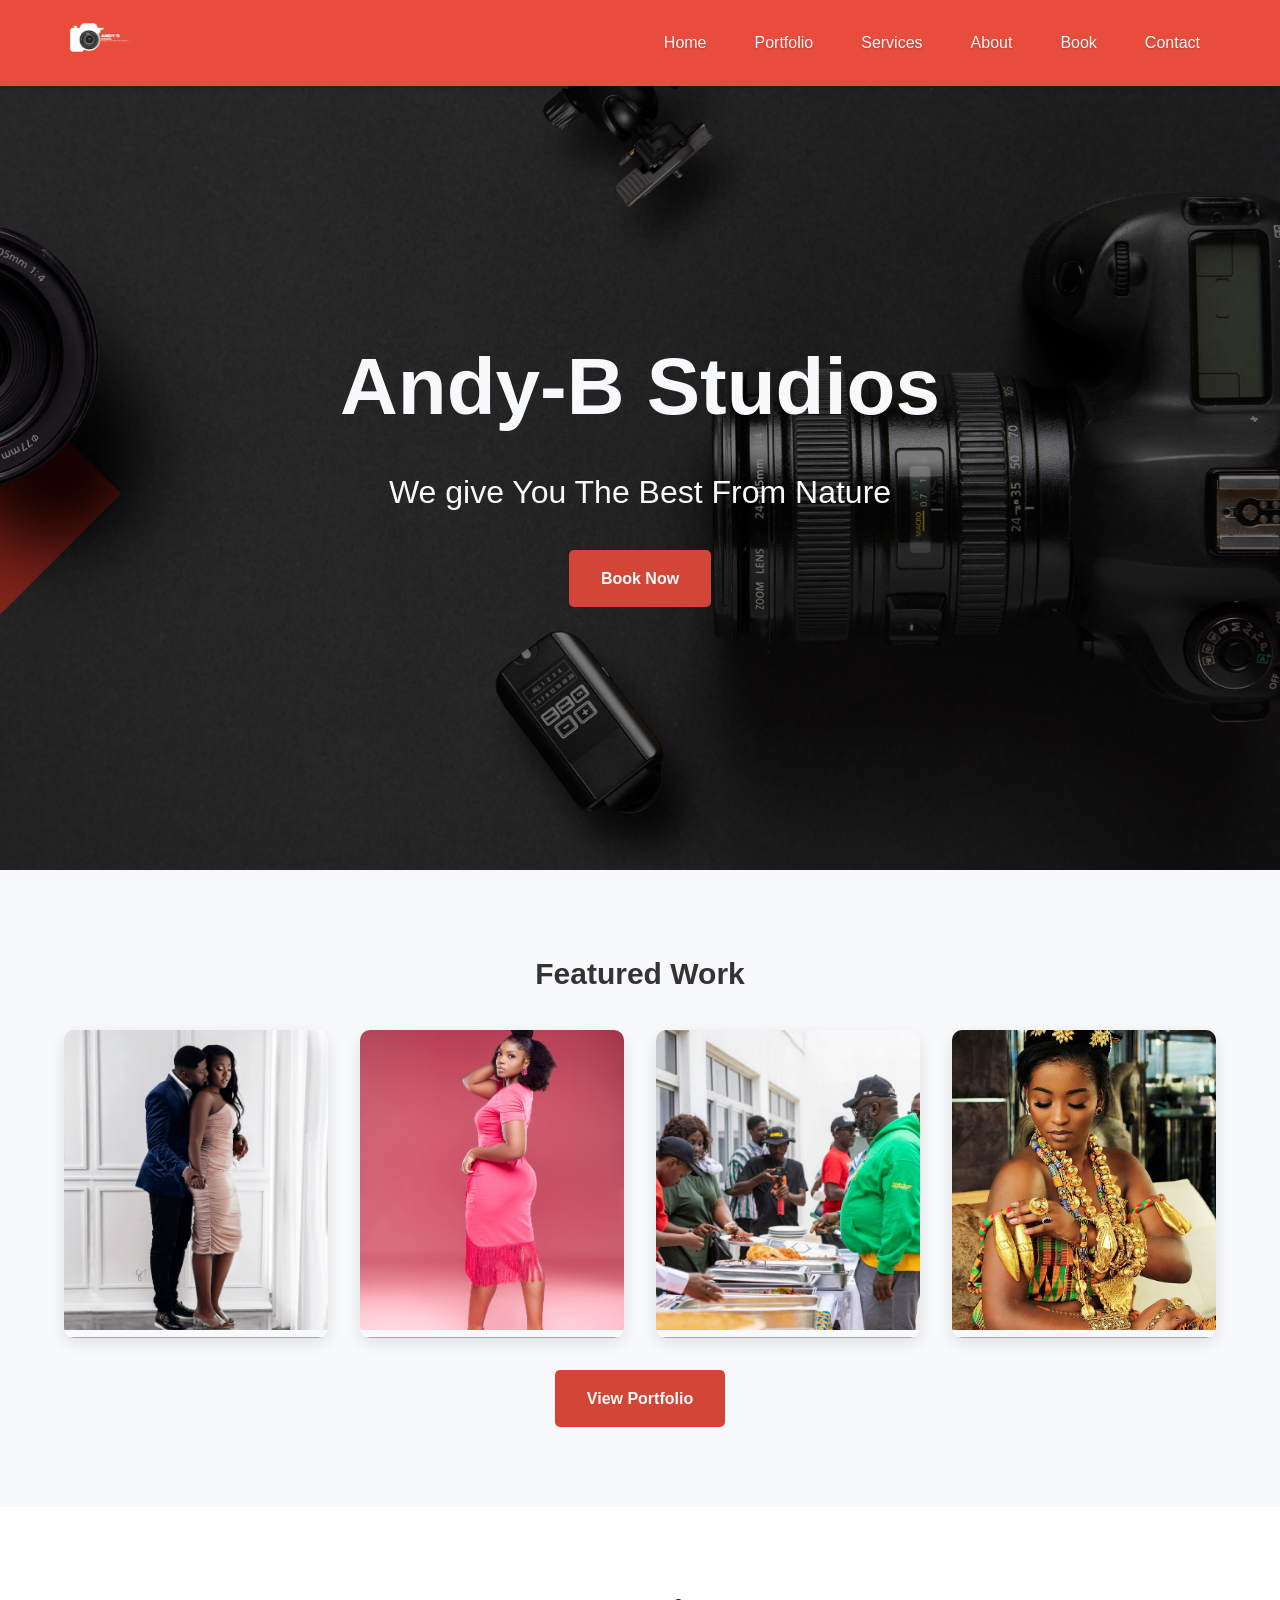
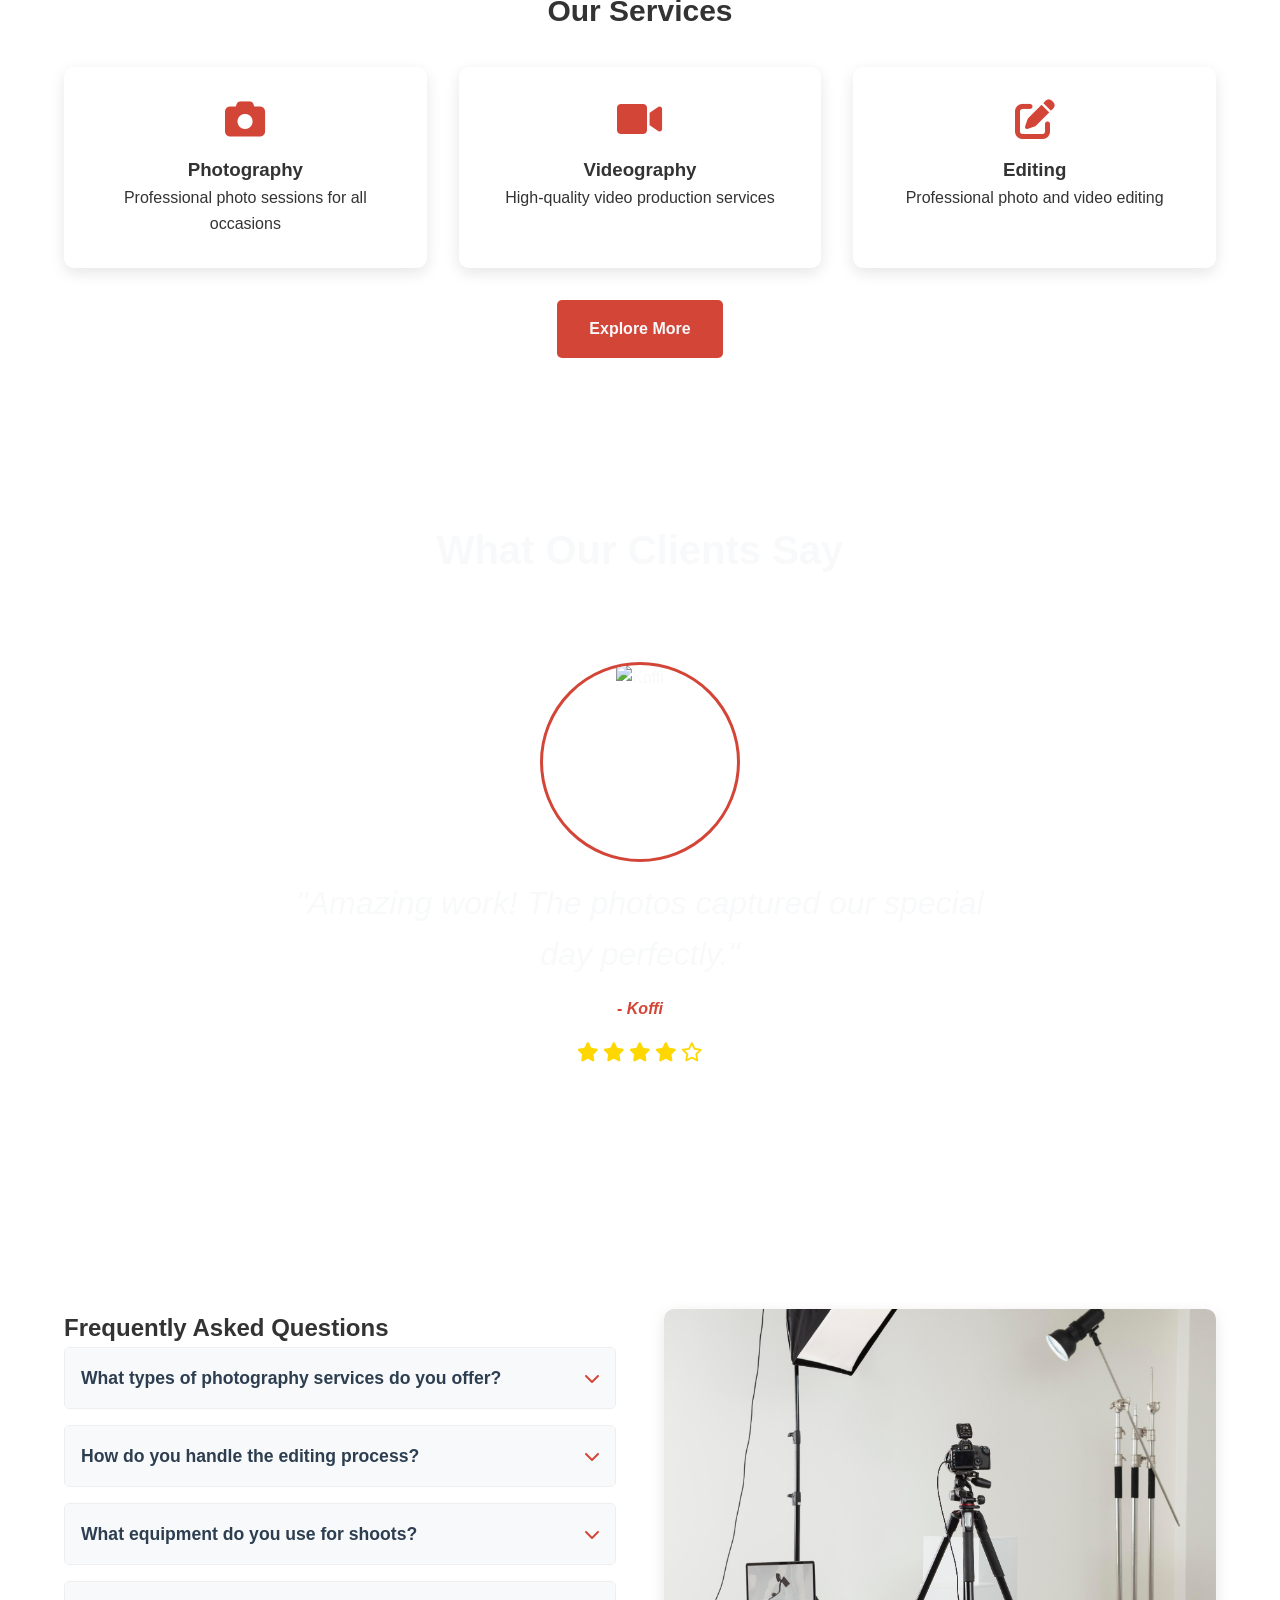
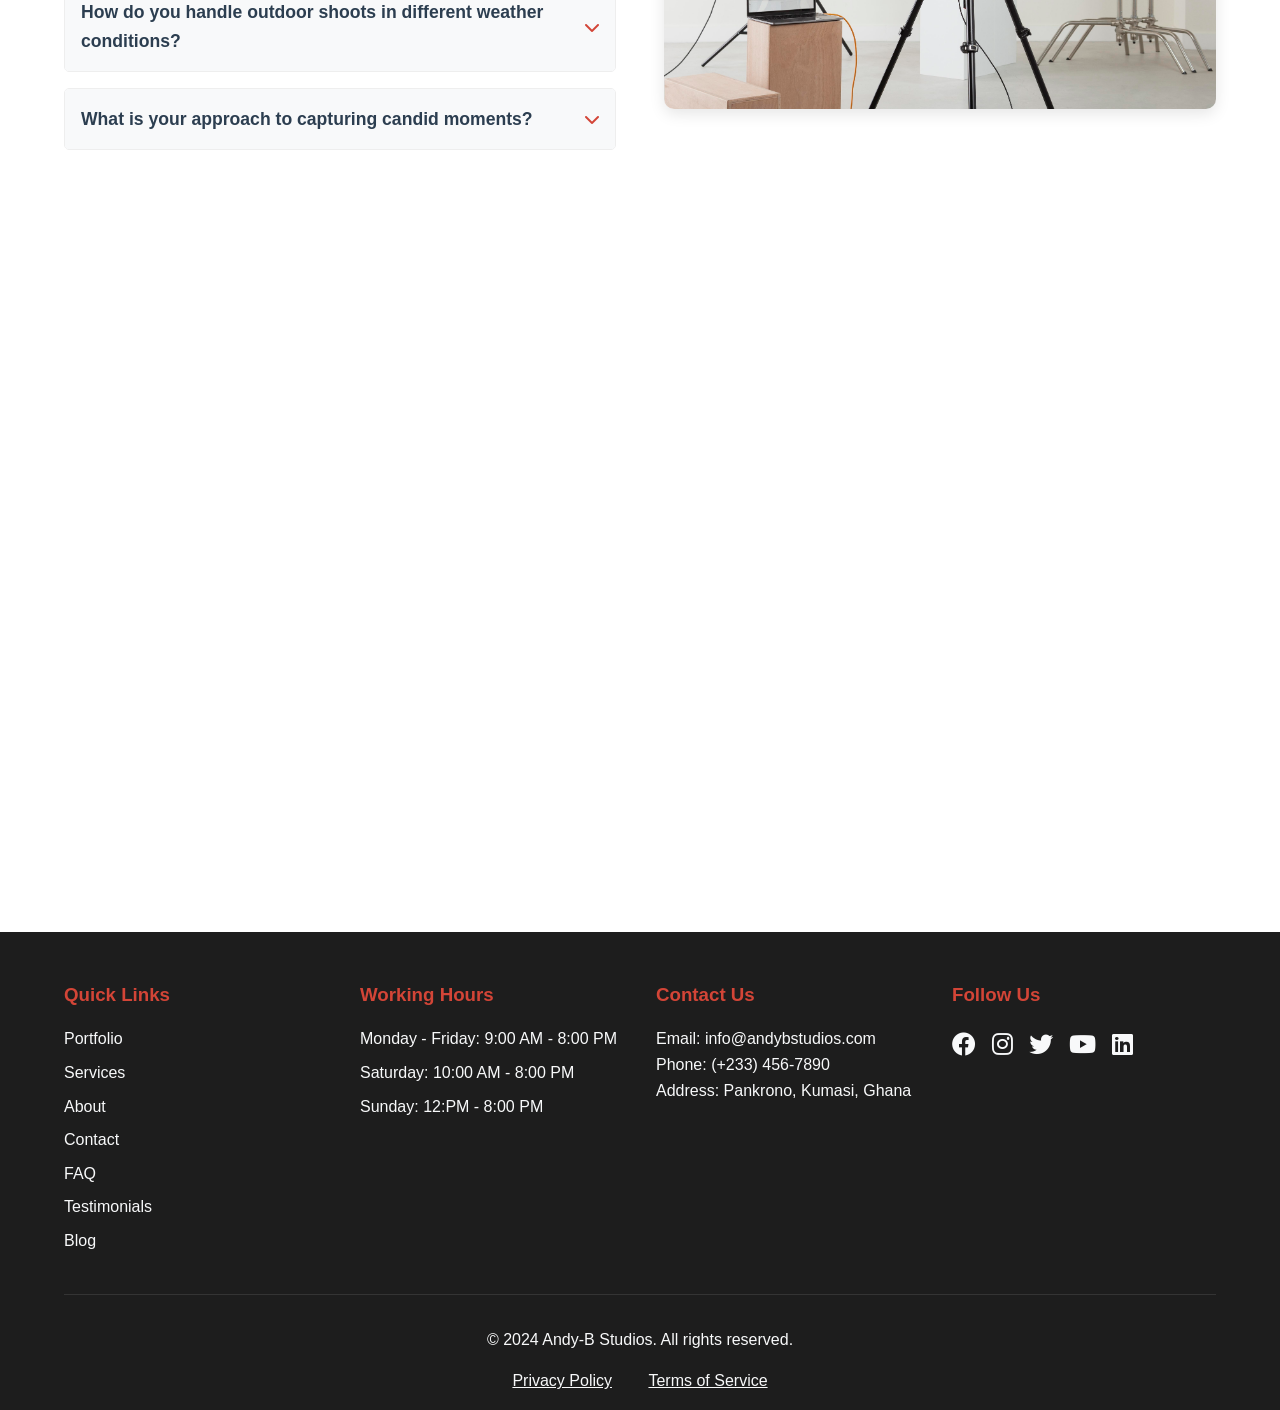
==== commit b33d912b: "pages done" ====
--- a/index.html
+++ b/index.html
@@ -19,6 +19,7 @@
             <li><a href="portfolio.html">Portfolio</a></li>
             <li><a href="services.html">Services</a></li>
             <li><a href="about.html">About</a></li>
+            <li><a href="book.html">Book</a></li>
             <li><a href="contact.html">Contact</a></li>
         </ul>
         <div class="hamburger">
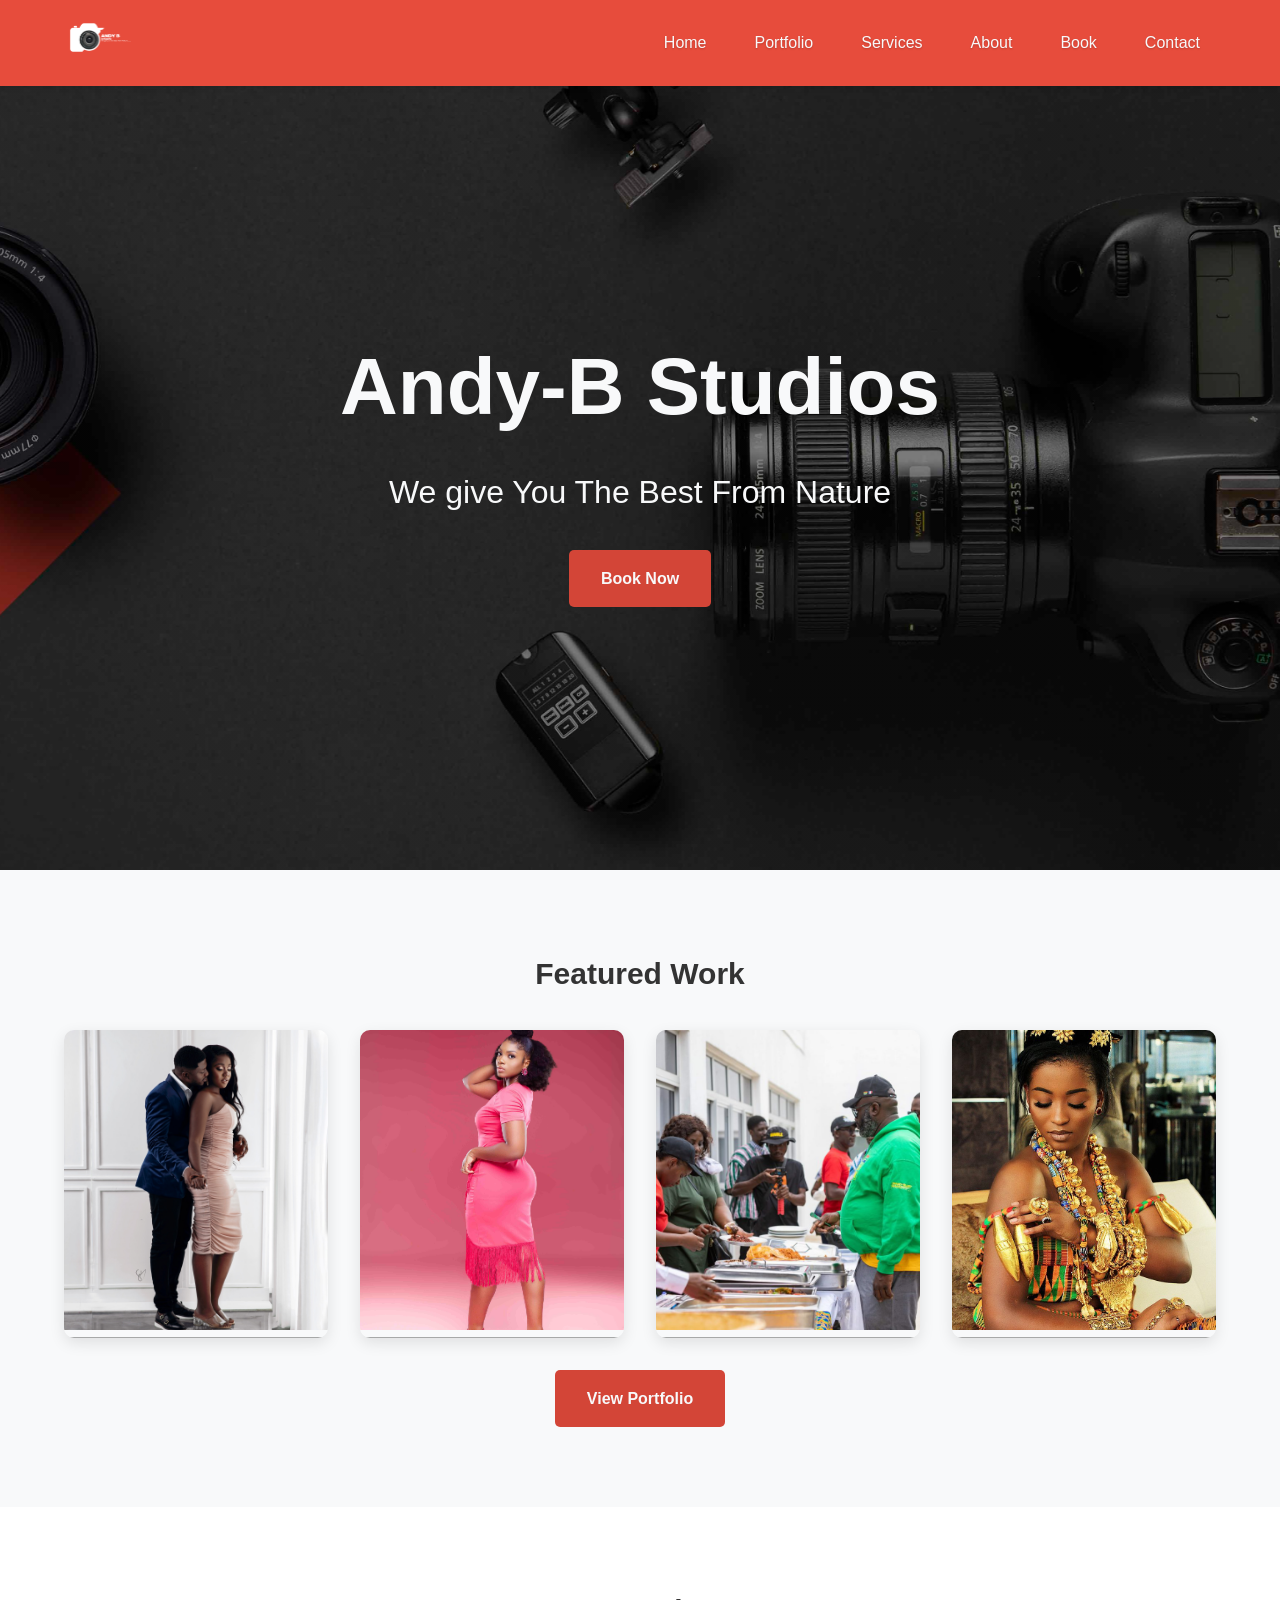
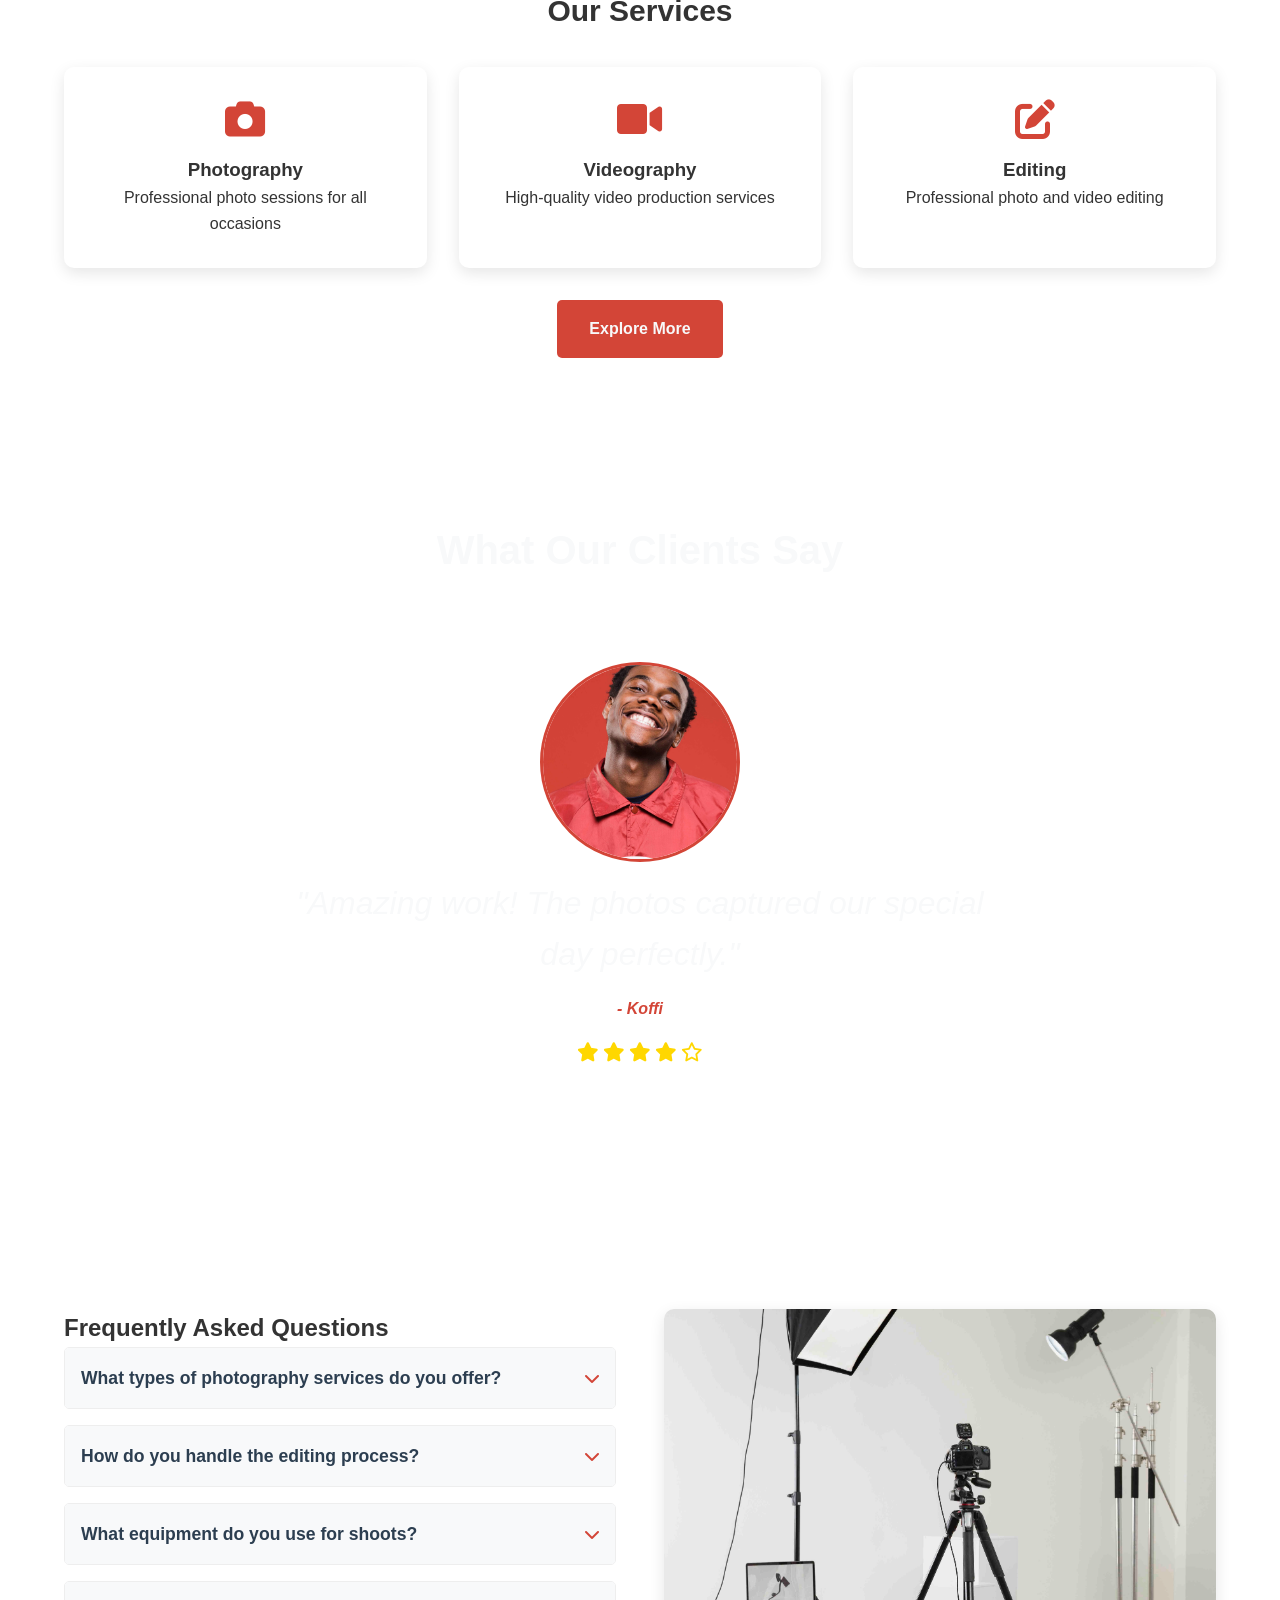
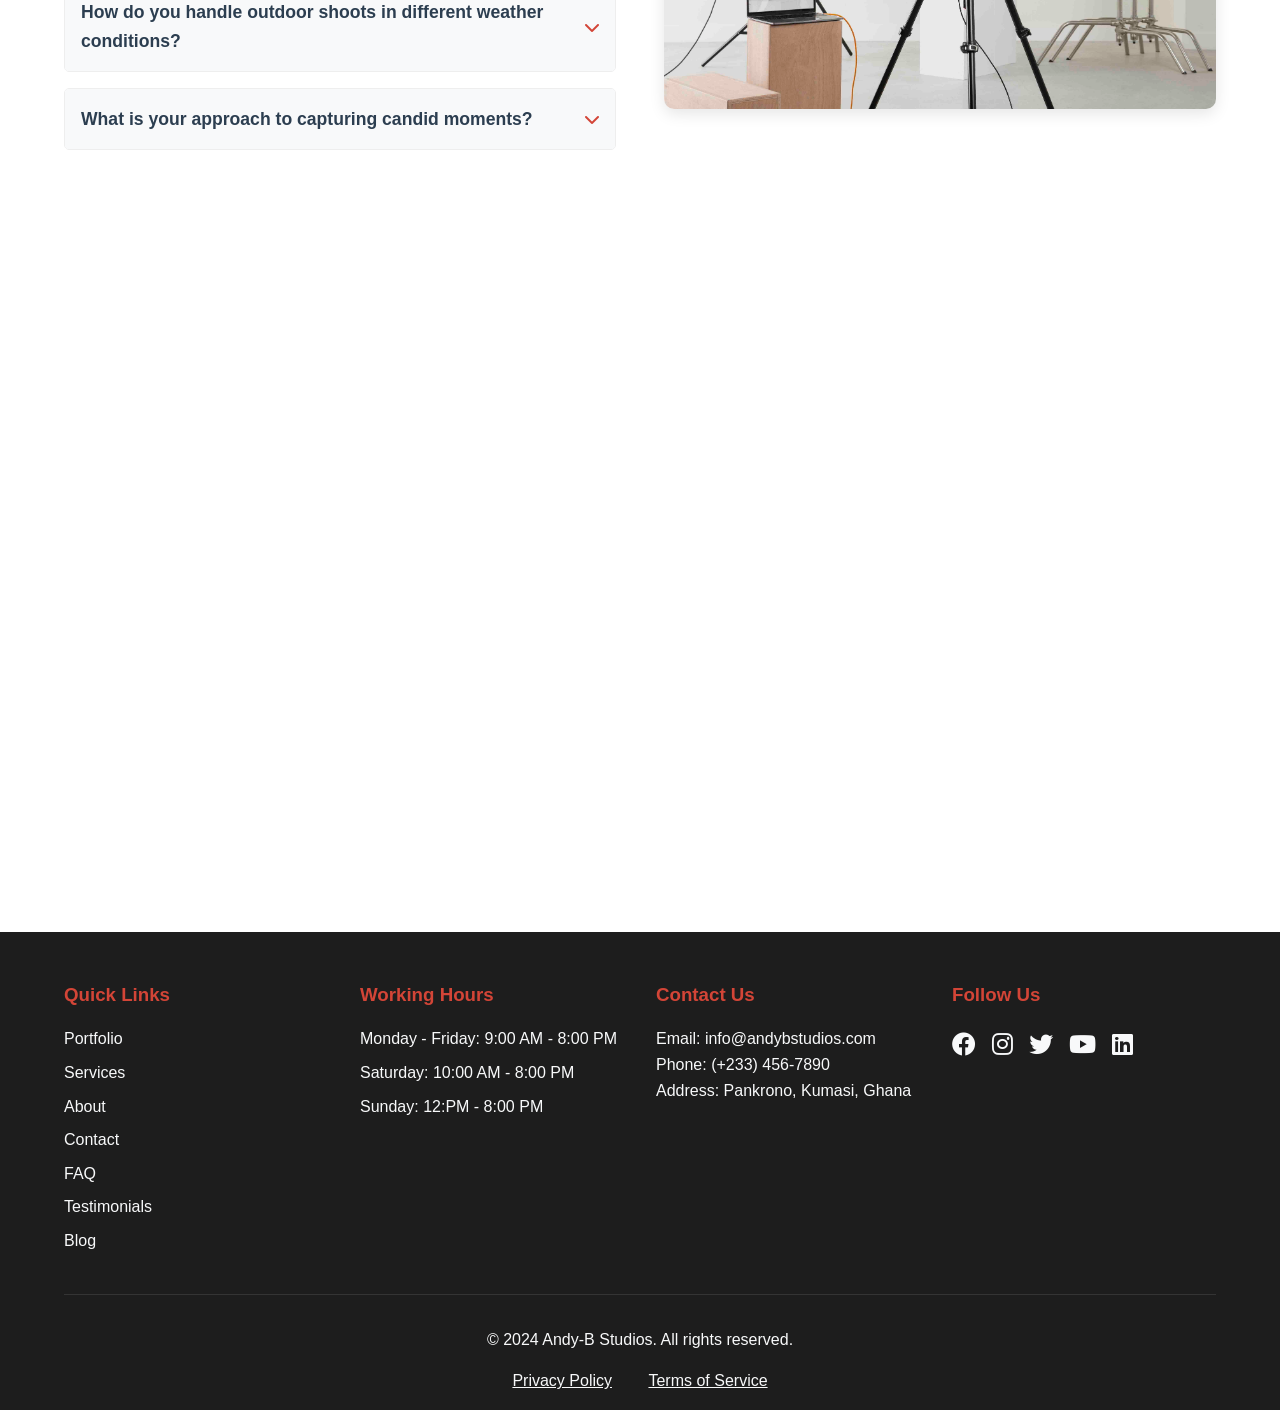
==== commit 5de4dc35: "final editing" ====
--- a/index.html
+++ b/index.html
@@ -4,7 +4,8 @@
     <meta charset="UTF-8">
     <meta name="viewport" content="width=device-width, initial-scale=1.0">
     <title>Andy-B Studios - Photography & Videography</title>
-    <link rel="stylesheet" href="css/styles.css">
+    <link rel="stylesheet" href="css/index.css">
+    <link rel="icon" href="images/logo_white.PNG" type="image/x-icon">
     <link rel="stylesheet" href="https://cdnjs.cloudflare.com/ajax/libs/font-awesome/6.0.0/css/all.min.css">
     <link rel="stylesheet" href="https://unpkg.com/aos@next/dist/aos.css" />
 </head>
--- a/css/index.css
+++ b/css/index.css
@@ -0,0 +1,635 @@
+/* Global Styles */
+:root {
+    --primary-color: #2c3e50;
+    --secondary-color: #d34537;
+    --dark-charcoal: #1d1d1d;
+    --text-color: #333;
+    --light-bg: #f8f9fa;
+    --dark-bg: #2c3e50;
+    --transition: all 0.3s ease;
+}
+
+* {
+    margin: 0;
+    padding: 0;
+    box-sizing: border-box;
+}
+
+body {
+    font-family: 'Segoe UI', Tahoma, Geneva, Verdana, sans-serif;
+    line-height: 1.6;
+    color: var(--text-color);
+}
+
+/* Container */
+.container {
+    width: 100%;
+    max-width: 1200px;
+    margin: 0 auto;
+    padding: 0 1rem;
+}
+
+/* Navigation */
+.navbar {
+    display: flex;
+    justify-content: space-between;
+    align-items: center;
+    padding: 1rem 5%;
+    background-color: var(--secondary-color);
+    box-shadow: 0 2px 5px rgba(0,0,0,0.1);
+    position: fixed;
+    width: 100%;
+    top: 0;
+    z-index: 1000;
+    transition: background-color 0.3s ease, box-shadow 0.3s ease;
+}
+
+/* .logo {
+    flex: 1;
+    min-width: 150px;
+    z-index: 1002;
+} */
+
+.logo img {
+    width: 70px;
+}
+
+.nav-links {
+    display: flex;
+    list-style: none;
+    gap: 1rem;
+    margin: 0;
+    padding: 0;
+}
+
+.nav-links li a {
+    color: var(--light-bg);
+    text-decoration: none;
+    padding: 0.5rem 1rem;
+    transition: var(--transition);
+    text-shadow: 0 1px 2px rgba(0,0,0,0.2);
+    white-space: nowrap;
+}
+
+.nav-links li a:hover {
+    color: rgba(255, 255, 255, 0.8);
+}
+
+.hamburger {
+    display: none;
+    cursor: pointer;
+    z-index: 1002;
+    color: var(--light-bg);
+    font-size: 1.5rem;
+    padding: 0.5rem;
+    margin-left: 1rem;
+}
+
+.hamburger i {
+    transition: var(--transition);
+}
+
+.hamburger.active i {
+    transform: rotate(90deg);
+}
+
+/* Hero Section */
+.hero {
+    height: 90vh;
+    background: linear-gradient(rgba(0,0,0,0.5), rgba(0,0,0,0.5)), url('../images/hero image.jpg');
+    background-size: cover;
+    background-position: center;
+    display: flex;
+    align-items: center;
+    justify-content: center;
+    text-align: center;
+    color: var(--light-bg);
+    margin-top: 60px;
+}
+
+.hero-content {
+    max-width: 800px;
+    padding: 2rem;
+}
+
+.hero h1 {
+    font-size: 5rem;
+    margin-bottom: 1rem;
+}
+
+.hero p {
+    font-size: 2rem;
+    margin-bottom: 2rem;
+}
+
+/* Featured Work */
+.featured-work {
+    padding: 5rem 5%;
+    background: var(--light-bg);
+}
+
+.featured-work h2 {
+    text-align: center;
+    margin-bottom: 2rem;
+    font-size: 30px;
+}
+
+.work-grid {
+    display: grid;
+    grid-template-columns: repeat(auto-fit, minmax(250px, 1fr));
+    gap: 2rem;
+    margin: 2rem 0;
+}
+
+.work-item {
+    position: relative;
+    overflow: hidden;
+    border-radius: 10px;
+    box-shadow: 0 5px 15px rgba(0,0,0,0.1);
+}
+
+.work-item img {
+    width: 100%;
+    height: 300px;
+    object-fit: cover;
+    transition: var(--transition);
+}
+
+.work-overlay {
+    position: absolute;
+    bottom: 0;
+    left: 0;
+    right: 0;
+    background: rgba(0,0,0,0.7);
+    color: var(--light-bg);
+    padding: 1rem;
+    transform: translateY(100%);
+    transition: var(--transition);
+}
+
+.work-item:hover .work-overlay {
+    transform: translateY(0);
+}
+
+.work-item:hover img {
+    transform: scale(1.1);
+}
+
+.view-portfolio{
+    text-align: center;
+}
+
+/* Services Preview */
+.services-preview {
+    padding: 5rem 5%;
+}
+.services-preview h2{
+    text-align: center ;
+    font-size: 30px;
+}
+
+.services-grid {
+    display: grid;
+    grid-template-columns: repeat(auto-fit, minmax(250px, 1fr));
+    gap: 2rem;
+    margin: 2rem 0;
+}
+
+.service-card {
+    text-align: center;
+    padding: 2rem;
+    background: white;
+    border-radius: 10px;
+    box-shadow: 0 5px 15px rgba(0,0,0,0.1);
+    transition: var(--transition);
+}
+
+.service-card:hover {
+    transform: translateY(-10px);
+}
+
+.service-card i {
+    font-size: 2.5rem;
+    color: var(--secondary-color);
+    margin-bottom: 1rem;
+}
+
+.explore-services{
+    text-align: center;
+}
+
+/* Testimonials Section */
+.testimonials-section {
+    padding: 5rem 5%;
+    background: linear-gradient(rgba(0,0,0,0.7), rgba(0,0,0,0.7)), url('../images/testimonial\ image.jpg');
+    background-size: cover;
+    background-position: center;
+    background-attachment: fixed;
+    text-align: center;
+    color: var(--light-bg);
+}
+
+.testimonials-section h2 {
+    margin-bottom: 2rem;
+    font-size: 40px;
+}
+.testimonial-slider {
+    max-width: 800px;
+    margin: 2rem auto;
+    padding: 2rem;
+    background: rgba(255, 255, 255, 0.1);
+    border-radius: 10px;
+    backdrop-filter: blur(5px);
+}
+
+.testimonial {
+    padding: 1rem;
+    display: flex;
+    flex-direction: column;
+    align-items: center;
+}
+
+.testimonial .client-image {
+    width: 200px;
+    height: 200px;
+    border-radius: 50%;
+    overflow: hidden;
+    margin-bottom: 1rem;
+    border: 3px solid var(--secondary-color);
+}
+
+.testimonial .client-image img {
+    width: 100%;
+    height: 100%;
+    object-fit: cover;
+}
+
+.testimonial p {
+    font-size: 2rem;
+    font-style: italic;
+    margin-bottom: 1rem;
+    color: var(--light-bg);
+}
+
+.testimonial cite {
+    font-weight: bolder;
+    color: var(--secondary-color);
+    margin-bottom: 0.5rem;
+}
+
+.rating {
+    color: #ffd700;
+    font-size: 1.2rem;
+    margin-top: 0.5rem;
+}
+
+.rating i {
+    margin: 0 2px;
+}
+
+/* FAQ Section */
+.faq-section {
+    padding: 5rem 5%;
+    background: white;
+}
+
+.faq-container {
+    display: flex;
+    gap: 3rem;
+    align-items: flex-start;
+    max-width: 1200px;
+    margin: 0 auto;
+}
+
+.faq-content {
+    flex: 1;
+    min-height: 400px;
+    display: flex;
+    flex-direction: column;
+    justify-content: space-between;
+}
+
+.faq-image {
+    flex: 1;
+    border-radius: 10px;
+    overflow: hidden;
+    box-shadow: 0 5px 15px rgba(0,0,0,0.1);
+    height: 400px;
+}
+
+.faq-image img {
+    width: 100%;
+    height: 100%;
+    object-fit: cover;
+    display: block;
+}
+
+.faq-item {
+    margin-bottom: 1rem;
+    border: 1px solid #eee;
+    border-radius: 5px;
+    overflow: hidden;
+}
+
+.faq-question {
+    display: flex;
+    justify-content: space-between;
+    align-items: center;
+    padding: 1rem;
+    background: var(--light-bg);
+    cursor: pointer;
+    transition: var(--transition);
+}
+
+.faq-question:hover {
+    background: #f0f0f0;
+}
+
+.faq-question h3 {
+    margin: 0;
+    font-size: 1.1rem;
+    color: var(--primary-color);
+}
+
+.faq-question i {
+    color: var(--secondary-color);
+    transition: var(--transition);
+}
+
+.faq-answer {
+    padding: 1rem;
+    display: none;
+    background: white;
+}
+
+.faq-item.active .faq-answer {
+    display: block;
+}
+
+.faq-item.active .faq-question i {
+    transform: rotate(180deg);
+}
+
+/* Blog Section */
+.blog-section {
+    padding: 5rem 5%;
+}
+
+.blog-grid {
+    display: grid;
+    grid-template-columns: repeat(auto-fit, minmax(300px, 1fr));
+    gap: 2rem;
+    margin: 2rem 0;
+}
+
+.blog-card {
+    background: white;
+    border-radius: 10px;
+    overflow: hidden;
+    box-shadow: 0 5px 15px rgba(0,0,0,0.1);
+}
+
+.blog-card img {
+    width: 100%;
+    height: 200px;
+    object-fit: cover;
+}
+
+.blog-content {
+    padding: 1.5rem;
+}
+
+.blog-content h3 {
+    margin-bottom: 1rem;
+    color: var(--primary-color);
+}
+
+.read-more {
+    display: inline-block;
+    margin-top: 1rem;
+    color: var(--secondary-color);
+    text-decoration: none;
+    font-weight: bold;
+}
+
+/* Footer */
+footer {
+    background: var(--dark-charcoal);
+    color: var(--light-bg);
+    padding: 3rem 5% 1rem;
+}
+
+.footer-content {
+    display: grid;
+    grid-template-columns: repeat(auto-fit, minmax(200px, 1fr));
+    gap: 2rem;
+    margin-bottom: 2rem;
+}
+
+.footer-section h3 {
+    margin-bottom: 1rem;
+    color: var(--secondary-color);
+}
+
+.footer-section ul {
+    list-style: none;
+}
+
+.footer-section ul li {
+    margin-bottom: 0.5rem;
+}
+
+.footer-section a {
+    color: var(--light-bg);
+    text-decoration: none;
+    transition: var(--transition);
+}
+
+.footer-section a:hover {
+    color: var(--secondary-color);
+}
+
+.social-icons {
+    display: flex;
+    gap: 1rem;
+    flex-wrap: wrap;
+}
+
+.social-icons a {
+    font-size: 1.5rem;
+}
+
+.footer-bottom {
+    text-align: center;
+    padding-top: 2rem;
+    border-top: 1px solid rgba(255,255,255,0.1);
+}
+
+.footer-links {
+    margin-top: 1rem;
+}
+
+.footer-links a {
+    margin: 0 1rem;
+    color: var(--light-bg);
+}
+
+.footer-links a:hover {
+    color: var(--secondary-color);
+    transition: var(--transition);
+}   
+
+/* Buttons */
+.cta-button {
+    display: inline-block;
+    padding: 1rem 2rem;
+    background: var(--secondary-color);
+    color: var(--light-bg);
+    text-decoration: none;
+    border-radius: 5px;
+    transition: var(--transition);
+    font-weight: bold;
+}
+
+.cta-button:hover {
+    background: #c0392b;
+    transform: translateY(-3px);
+}
+
+/* Responsive Design */
+@media (max-width: 1024px) {
+    .nav-links {
+        gap: 0.5rem;
+    }
+    
+    .nav-links li a {
+        padding: 0.5rem;
+        font-size: 0.9rem;
+    }
+
+    .logo a {
+        font-size: 1.3rem;
+    }
+}
+
+@media (max-width: 768px) {
+    .hamburger {
+        display: block;
+    }
+
+    .nav-links {
+        position: fixed;
+        top: 60px;
+        left: 0;
+        width: 100%;
+        background: rgba(231, 76, 60, 0.98);
+        flex-direction: column;
+        align-items: center;
+        padding: 0.5rem 0;
+        transform: translateY(-100%);
+        opacity: 0;
+        visibility: hidden;
+        transition: transform 0.5s ease, opacity 0.5s ease, visibility 0.5s ease;
+        z-index: 1001;
+    }
+
+    .nav-links.active {
+        transform: translateY(0);
+        opacity: 1;
+        visibility: visible;
+    }
+
+    .nav-links li {
+        margin: 0.3rem 0;
+        width: 100%;
+        text-align: center;
+        opacity: 0;
+        transform: translateY(20px);
+        transition: opacity 0.3s ease, transform 0.3s ease;
+    }
+
+    .nav-links.active li {
+        opacity: 1;
+        transform: translateY(0);
+    }
+
+    .nav-links li a {
+        font-size: 1.1rem;
+        padding: 0.5rem 1rem;
+        display: block;
+        width: 100%;
+    }
+
+    .logo {
+        flex: 0 1 auto;
+    }
+
+    .logo a {
+        font-size: 1.2rem;
+    }
+
+    .faq-container {
+        flex-direction: column;
+    }
+
+    .faq-image {
+        order: -1;
+        margin-bottom: 2rem;
+        height: 300px;
+    }
+
+    .faq-content {
+        min-height: auto;
+    }
+
+    .testimonial p {
+        font-size: 1rem;
+    }
+
+    .footer-content {
+        grid-template-columns: 1fr;
+        text-align: center;
+    }
+
+    .social-icons {
+        justify-content: center;
+    }
+}
+
+@media (max-width: 480px) {
+    .logo a {
+        font-size: 1.1rem;
+    }
+
+    .hamburger {
+        font-size: 1.3rem;
+    }
+
+    .testimonial .client-image {
+        width: 150px;
+        height: 150px;
+    }
+
+    .rating {
+        font-size: 1rem;
+    }
+
+    .faq-image {
+        height: 250px;
+    }
+}
+
+/* Animations */
+[data-aos] {
+    opacity: 0;
+    transition: opacity 0.5s ease, transform 0.5s ease;
+}
+
+[data-aos].aos-animate {
+    opacity: 1;
+    transform: translateY(0);
+}
+
+[data-aos="fade-up"] {
+    transform: translateY(20px);
+} 
